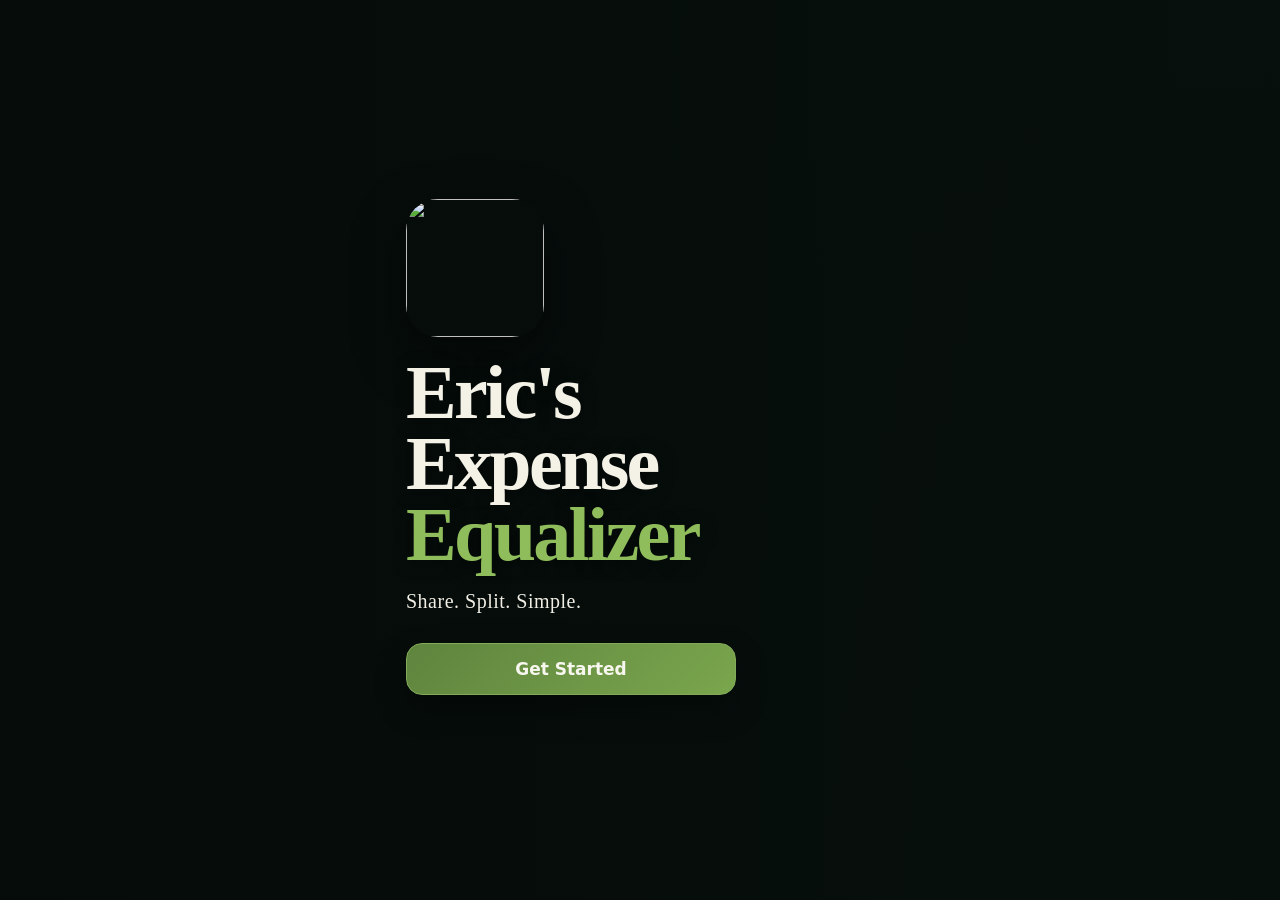
==== index.html @ 72586d05 "Add files via upload" ====
<!doctype html>
<html lang="en">
<head>
  <meta charset="utf-8" />
  <meta name="viewport" content="width=device-width,initial-scale=1,viewport-fit=cover" />
  <meta name="theme-color" content="#08110d" />
  <meta name="apple-mobile-web-app-capable" content="yes" />
  <meta name="apple-mobile-web-app-status-bar-style" content="black-translucent" />
  <meta name="apple-mobile-web-app-title" content="Expense Equalizer" />
  <meta name="description" content="Eric's Expense Equalizer — Share. Split. Simple." />
  <link rel="manifest" href="./manifest.webmanifest" />
  <link rel="apple-touch-icon" href="./icons/apple-touch-icon-v2.png" />
  <link rel="icon" href="./icons/favicon-v2.png" />
  <link rel="stylesheet" href="./style.css" />
  <title>Eric's Expense Equalizer</title>
</head>
<body>
  <section id="splash" class="splash" aria-label="Eric's Expense Equalizer welcome screen">
    <div class="splash-art" aria-hidden="true"></div>
    <div class="splash-inner">
      <img src="./icons/brand-icon-v2.png" alt="" class="splash-icon" />
      <div class="splash-title">Eric's<br>Expense<br><span>Equalizer</span></div>
      <div class="splash-tagline">Share. Split. Simple.</div>
      <button id="startApp" class="splash-start">Get Started</button>
    </div>
  </section>

  <div id="appShell" class="app-shell app-hidden">
    <header class="brand-header">
      <div class="brand-lockup">
        <img src="./icons/brand-icon-v2.png" alt="Eric's Expense Equalizer icon" class="brand-icon" />
        <div>
          <div class="eyebrow">ERIC'S</div>
          <h1>Expense <span>Equalizer</span></h1>
          <p>Share. Split. Simple.</p>
        </div>
      </div>
      <button id="tripMenuBtn" class="icon-btn" aria-label="Trips and settings" title="Trips and settings">•••</button>
    </header>

    <section id="tripBar" class="trip-bar">
      <div>
        <div class="trip-label">CURRENT TRIP</div>
        <button id="tripNameBtn" class="trip-name-btn"><span id="tripName">My Trip</span> <span aria-hidden="true">⌄</span></button>
      </div>
      <div class="trip-total"><span id="tripTotal">$0.00</span><small>total</small></div>
    </section>

    <main>
      <section id="people" class="view active" aria-labelledby="peopleTab">
        <div class="section-head">
          <div><div class="eyebrow">PEOPLE & GROUPS</div><h2>Who's sharing?</h2></div>
          <button id="addPersonTop" class="round-add" aria-label="Add person or group">+</button>
        </div>
        <p class="section-copy">A name can represent one person, a couple, a family, or any group. The people count is used when you split “by people.”</p>
        <div id="peopleList" class="stack"></div>
        <button id="addPerson" class="primary-btn full">+ Add person or group</button>
      </section>

      <section id="expenses" class="view" aria-labelledby="expensesTab">
        <div class="section-head">
          <div><div class="eyebrow">EXPENSES</div><h2>What did everyone spend?</h2></div>
          <button id="openExpenseBtn" class="round-add" aria-label="Add expense">+</button>
        </div>
        <div class="metric-row">
          <div class="metric-card"><small>Total expenses</small><strong id="expenseTotal">$0.00</strong></div>
          <div class="metric-card"><small>Entries</small><strong id="expenseCount">0</strong></div>
        </div>
        <div id="expenseList" class="stack"></div>
        <button id="addExpenseBottom" class="primary-btn full">+ Add expense</button>
      </section>

      <section id="settle" class="view" aria-labelledby="settleTab">
        <div class="section-head">
          <div><div class="eyebrow">SETTLE UP</div><h2>Make everyone even.</h2></div>
        </div>
        <div class="hero-card">
          <small>Total shared</small>
          <strong id="settleTotal">$0.00</strong>
          <span id="settleCount">0 payments to settle</span>
        </div>
        <div class="subhead">WHO PAYS WHOM?</div>
        <div id="transfers" class="stack"></div>
        <button id="shareResults" class="primary-btn full">Share results</button>
        <div class="subhead top-gap">BALANCE DETAILS</div>
        <div id="balances" class="stack"></div>
      </section>

      <section id="more" class="view" aria-labelledby="moreTab">
        <div class="section-head"><div><div class="eyebrow">MORE</div><h2>Trips & app</h2></div></div>
        <div class="panel">
          <div class="panel-title">Saved trips</div>
          <div id="tripList" class="stack compact"></div>
          <button id="newTrip" class="primary-btn full">+ New trip</button>
          <button id="renameTrip" class="secondary-btn full">Rename current trip</button>
          <button id="deleteTrip" class="danger-btn full">Delete current trip</button>
        </div>
        <div class="panel">
          <div class="panel-title">This app</div>
          <p class="section-copy">Everything is saved on this device. Nothing is uploaded anywhere unless you explicitly share the settlement text.</p>
          <button id="installBtn" class="secondary-btn full hidden">Install on this device</button>
          <button id="showSplash" class="secondary-btn full">Show welcome screen</button>
        </div>
        <div class="about">Eric's Expense Equalizer<br><span>Share. Split. Simple.</span></div>
      </section>
    </main>

    <nav class="bottom-nav" aria-label="Primary">
      <button id="peopleTab" class="nav-btn active" data-tab="people"><span class="nav-icon single-head" aria-hidden="true"></span><span>People</span></button>
      <button id="expensesTab" class="nav-btn" data-tab="expenses"><span class="nav-icon">▤</span><span>Expenses</span></button>
      <button id="settleTab" class="nav-btn" data-tab="settle"><span class="nav-icon">⇄</span><span>Settle Up</span></button>
      <button id="moreTab" class="nav-btn" data-tab="more"><span class="nav-icon">•••</span><span>More</span></button>
    </nav>
  </div>

  <div id="expenseModal" class="modal hidden" role="dialog" aria-modal="true" aria-labelledby="expenseModalTitle">
    <div class="modal-card">
      <div class="modal-head"><button id="cancelExpense" class="text-btn">Cancel</button><h2 id="expenseModalTitle">New Expense</h2><button id="saveExpense" class="text-btn accent">Save</button></div>
      <div class="field"><label for="desc">What was it for?</label><input id="desc" placeholder="Dinner, groceries, boat fuel…" autocomplete="off" /></div>
      <div class="field"><label for="amount">Amount</label><input id="amount" inputmode="decimal" type="number" min="0" step="0.01" placeholder="0.00" /></div>
      <div class="field"><label for="payer">Paid by</label><select id="payer"></select></div>
      <div class="field"><label>Who shared this?</label><div id="participantChips" class="participant-list"></div></div>
      <div class="field"><label>How should this be split?</label>
        <div class="split-grid">
          <button class="mode on" data-mode="weighted"><strong>By people</strong><small>Uses group size</small></button>
          <button class="mode" data-mode="equal"><strong>Equal groups</strong><small>Each group equal</small></button>
          <button class="mode wide" data-mode="custom"><strong>Custom</strong><small>Set weights or percentages</small></button>
        </div>
      </div>
      <div id="customWrap" class="hidden"><div class="helper">Custom values are treated as relative weights, so they do not need to total 100.</div><div id="customFields"></div></div>
      <button id="deleteExpense" class="danger-btn full hidden">Delete expense</button>
    </div>
  </div>

  <div id="personModal" class="modal hidden" role="dialog" aria-modal="true" aria-labelledby="personModalTitle">
    <div class="modal-card small-modal">
      <div class="modal-head"><button id="cancelPerson" class="text-btn">Cancel</button><h2 id="personModalTitle">Person or Group</h2><button id="savePerson" class="text-btn accent">Save</button></div>
      <div class="field"><label for="personName">Name or group</label><input id="personName" placeholder="Maggie & Dave" autocomplete="off" /></div>
      <div class="field"><label for="personWeight">People represented</label><input id="personWeight" type="number" min="0.01" step="0.25" value="1" /></div>
      <div class="helper">Examples: one person = 1, a couple = 2, two adults and one half-share child = 2.5.</div>
      <button id="deletePerson" class="danger-btn full hidden">Remove person or group</button>
    </div>
  </div>

  <div id="tripModal" class="modal hidden" role="dialog" aria-modal="true" aria-labelledby="tripModalTitle">
    <div class="modal-card small-modal">
      <div class="modal-head"><button id="cancelTrip" class="text-btn">Cancel</button><h2 id="tripModalTitle">New Trip</h2><button id="saveTrip" class="text-btn accent">Save</button></div>
      <div class="field"><label for="newTripName">Trip name</label><input id="newTripName" placeholder="Lake Cabin 2026" autocomplete="off" /></div>
      <label class="toggle-row"><input id="copyPeople" type="checkbox" /><span>Copy people from current trip</span></label>
    </div>
  </div>

  <div id="toast" class="toast" role="status" aria-live="polite"></div>
  <script src="./app.js"></script>
</body>
</html>
---- style.css ----
:root{
  --bg:#080c0a;--surface:#101613;--surface2:#151c18;--surface3:#1b2420;--line:#2a342f;
  --text:#f4f1e7;--muted:#a5afa9;--green:#6f9648;--green2:#8fbd5c;--green-dark:#1e3218;
  --red:#ef6b52;--shadow:0 18px 48px rgba(0,0,0,.35);--radius:18px;--safe-bottom:env(safe-area-inset-bottom,0px)
}
*{box-sizing:border-box}html{background:var(--bg)}body{margin:0;background:radial-gradient(circle at top,#132019 0,#080c0a 44%,#070a08 100%);color:var(--text);font-family:Inter,ui-sans-serif,system-ui,-apple-system,BlinkMacSystemFont,"Segoe UI",sans-serif;-webkit-font-smoothing:antialiased}button,input,select{font:inherit}button{cursor:pointer}.hidden{display:none!important}.app-hidden{display:none!important}
.splash{position:fixed;z-index:120;inset:0;overflow:hidden;background:#07100d;color:var(--text);display:grid;place-items:center}.splash-art{position:absolute;inset:0;background-image:linear-gradient(180deg,rgba(4,10,8,.08),rgba(4,10,8,.15)),url("./assets/splash-landscape.svg");background-size:cover;background-position:center;opacity:.96}.splash::after{content:"";position:absolute;inset:0;background:linear-gradient(90deg,rgba(5,11,9,.9) 0%,rgba(5,11,9,.68) 43%,rgba(5,11,9,.15) 72%,rgba(5,11,9,.08) 100%)}.splash-inner{position:relative;z-index:2;width:min(92vw,520px);padding:28px 26px 34px;display:flex;flex-direction:column;align-items:flex-start}.splash-icon{width:138px;height:138px;border-radius:32px;box-shadow:0 20px 55px rgba(0,0,0,.38);margin-bottom:20px}.splash-title{font-family:Georgia,serif;font-size:clamp(48px,12vw,76px);font-weight:700;line-height:.93;letter-spacing:-.035em;text-shadow:0 2px 18px rgba(0,0,0,.42)}.splash-title span{color:var(--green2)}.splash-tagline{font-family:Georgia,serif;font-size:20px;letter-spacing:.025em;margin:20px 0 30px;color:#f0eee5}.splash-start{width:100%;max-width:330px;border:1px solid #83aa59;border-radius:16px;padding:15px 18px;background:linear-gradient(135deg,#5f843e,#7aa64d);color:#f8f7ef;font-weight:850;font-size:17px;box-shadow:0 14px 32px rgba(0,0,0,.28)}

.app-shell{max-width:760px;margin:auto;min-height:100vh;padding-bottom:calc(92px + var(--safe-bottom))}.brand-header{display:flex;justify-content:space-between;align-items:center;padding:18px 18px 12px}.brand-lockup{display:flex;align-items:center;gap:12px}.brand-icon{width:58px;height:58px;border-radius:15px;box-shadow:0 8px 22px rgba(0,0,0,.35)}.brand-header h1{font-family:Georgia,serif;font-size:24px;line-height:1;margin:2px 0 4px;font-weight:700;letter-spacing:-.3px}.brand-header h1 span{color:var(--green)}.brand-header p{margin:0;color:var(--muted);font-size:12px;letter-spacing:.06em}.eyebrow{font-size:10px;letter-spacing:.18em;color:var(--green);font-weight:850}.icon-btn{width:44px;height:44px;border:1px solid var(--line);border-radius:14px;background:rgba(20,28,24,.8);color:var(--text);font-weight:900}.trip-bar{margin:0 16px 12px;padding:14px 15px;border:1px solid var(--line);border-radius:16px;background:linear-gradient(135deg,rgba(25,35,29,.92),rgba(14,19,16,.92));display:flex;justify-content:space-between;align-items:center;box-shadow:var(--shadow)}.trip-label{font-size:9px;color:var(--muted);letter-spacing:.14em;font-weight:800}.trip-name-btn{padding:4px 0 0;border:0;background:transparent;color:var(--text);font-weight:800;font-size:17px}.trip-total{text-align:right}.trip-total span{display:block;font-weight:850;font-size:18px;color:var(--green2)}.trip-total small{color:var(--muted);font-size:10px}.view{display:none;padding:8px 16px 18px}.view.active{display:block}.section-head{display:flex;justify-content:space-between;align-items:end;margin:10px 0 6px}.section-head h2{margin:3px 0 0;font-size:24px;letter-spacing:-.5px}.section-copy{margin:0 0 14px;color:var(--muted);font-size:13px;line-height:1.5}.round-add{width:46px;height:46px;border:0;border-radius:50%;font-size:28px;line-height:1;background:var(--green);color:#15200f;box-shadow:0 10px 26px rgba(111,150,72,.24)}.stack{display:flex;flex-direction:column;gap:10px}.stack.compact{gap:8px}.person-card,.expense-card,.transfer-card,.balance-card,.trip-card{background:linear-gradient(135deg,var(--surface2),var(--surface));border:1px solid var(--line);border-radius:var(--radius);padding:14px;box-shadow:0 10px 26px rgba(0,0,0,.18)}.person-card,.trip-card{display:flex;align-items:center;justify-content:space-between;gap:12px}.person-main,.trip-main{display:flex;align-items:center;gap:11px;min-width:0}.avatar{width:42px;height:42px;border-radius:13px;background:var(--green-dark);color:var(--green2);display:grid;place-items:center;font-weight:900}.avatar-icon{width:42px;height:42px;border-radius:13px;background:var(--green-dark);display:grid;place-items:center;color:var(--green2)}.avatar-icon svg{width:26px;height:26px;fill:currentColor}.nav-icon.single-head{width:20px;height:20px;position:relative;letter-spacing:0}.nav-icon.single-head:before{content:"";position:absolute;left:7px;top:2px;width:6px;height:6px;border-radius:50%;background:currentColor}.nav-icon.single-head:after{content:"";position:absolute;left:4px;bottom:2px;width:12px;height:8px;border-radius:7px 7px 3px 3px;background:currentColor}.card-title{font-weight:800;white-space:nowrap;overflow:hidden;text-overflow:ellipsis}.card-sub{font-size:11px;color:var(--muted);margin-top:2px}.chev{color:var(--muted);font-size:18px}.primary-btn,.secondary-btn,.danger-btn{border:0;border-radius:14px;padding:13px 16px;font-weight:850;margin-top:12px}.primary-btn{background:linear-gradient(135deg,var(--green),#88b857);color:#15200f}.secondary-btn{background:var(--surface3);color:var(--text);border:1px solid var(--line)}.danger-btn{background:#2b1714;color:#ff8d77;border:1px solid #583027}.full{width:100%}.metric-row{display:grid;grid-template-columns:1.4fr .6fr;gap:10px;margin:10px 0 14px}.metric-card{background:linear-gradient(135deg,var(--surface2),var(--surface));border:1px solid var(--line);border-radius:16px;padding:14px}.metric-card small{display:block;color:var(--muted);font-size:11px}.metric-card strong{display:block;margin-top:3px;font-size:23px;color:var(--green2)}.expense-card .expense-top{display:flex;justify-content:space-between;gap:12px}.expense-amount{font-size:20px;font-weight:900;color:var(--text)}.expense-meta{font-size:11px;color:var(--muted);margin-top:5px;line-height:1.45}.pill-row{display:flex;gap:6px;flex-wrap:wrap;margin-top:9px}.pill{font-size:10px;padding:5px 7px;border-radius:999px;background:var(--green-dark);color:var(--green2)}.hero-card{border-radius:24px;padding:22px;text-align:center;background:linear-gradient(160deg,#17211b,#0f1512);border:1px solid #35443b;box-shadow:var(--shadow);margin:12px 0 18px}.hero-card small{display:block;color:var(--muted)}.hero-card strong{display:block;color:var(--green);font-size:38px;margin:4px 0}.hero-card span{font-size:11px;color:var(--muted)}.subhead{font-size:10px;letter-spacing:.15em;color:var(--muted);font-weight:850;margin:0 0 8px}.top-gap{margin-top:20px}.transfer-card{display:flex;justify-content:space-between;align-items:center}.transfer-route strong{display:block}.transfer-route small{color:var(--muted)}.transfer-amount{font-size:18px;font-weight:900;color:var(--green2)}.balance-card{display:flex;justify-content:space-between;align-items:center}.balance-pos{color:var(--green2);font-weight:900}.balance-neg{color:var(--red);font-weight:900}.panel{background:rgba(15,21,18,.7);border:1px solid var(--line);border-radius:20px;padding:14px;margin-bottom:12px}.panel-title{font-weight:850;margin-bottom:10px}.about{text-align:center;color:var(--muted);font-size:12px;padding:18px}.about span{color:var(--green)}
.bottom-nav{position:fixed;z-index:20;left:50%;bottom:0;transform:translateX(-50%);width:min(760px,100%);height:calc(72px + var(--safe-bottom));padding:8px 8px var(--safe-bottom);display:grid;grid-template-columns:repeat(4,1fr);background:rgba(8,12,10,.92);backdrop-filter:blur(16px);border-top:1px solid var(--line)}.nav-btn{border:0;background:transparent;color:#7f8b84;display:flex;flex-direction:column;align-items:center;justify-content:center;gap:4px;font-size:10px;font-weight:750}.nav-btn.active{color:var(--green)}.nav-icon{font-size:16px;letter-spacing:-2px}.modal{position:fixed;z-index:50;inset:0;background:rgba(0,0,0,.66);backdrop-filter:blur(6px);display:flex;align-items:flex-end;justify-content:center}.modal-card{width:min(760px,100%);max-height:92vh;overflow:auto;background:#0d1210;border:1px solid var(--line);border-radius:26px 26px 0 0;padding:10px 16px calc(22px + var(--safe-bottom));box-shadow:0 -20px 60px rgba(0,0,0,.5)}.small-modal{max-width:600px}.modal-head{display:grid;grid-template-columns:70px 1fr 70px;align-items:center;position:sticky;top:0;background:#0d1210;padding:8px 0 12px;z-index:2}.modal-head h2{font-size:17px;text-align:center;margin:0}.text-btn{border:0;background:transparent;color:var(--muted);padding:8px 0;text-align:left}.text-btn:last-child{text-align:right}.text-btn.accent{color:var(--green);font-weight:850}.field{margin:12px 0}.field label{display:block;color:#cbd2ce;font-size:11px;font-weight:800;margin-bottom:6px}.field input,.field select{width:100%;padding:13px 12px;border-radius:13px;border:1px solid var(--line);background:var(--surface2);color:var(--text);outline:none}.field input:focus,.field select:focus{border-color:#6f9846;box-shadow:0 0 0 3px rgba(111,150,72,.1)}.participant-list{display:flex;flex-direction:column;gap:7px}.participant{display:flex;justify-content:space-between;align-items:center;border:1px solid var(--line);background:var(--surface2);border-radius:13px;padding:11px 12px;color:var(--text)}.participant.on{border-color:#58783b;background:#1b2a16}.participant .check{width:22px;height:22px;border-radius:7px;border:1px solid #4a574f;display:grid;place-items:center;color:transparent}.participant.on .check{background:var(--green);border-color:var(--green);color:#12200d}.participant small{color:var(--muted)}.split-grid{display:grid;grid-template-columns:1fr 1fr;gap:8px}.mode{border:1px solid var(--line);background:var(--surface2);color:var(--text);border-radius:14px;padding:12px;text-align:left}.mode.wide{grid-column:1/-1}.mode strong,.mode small{display:block}.mode small{color:var(--muted);font-size:10px;margin-top:3px}.mode.on{border-color:#618441;background:#1b2a16}.mode.on strong{color:var(--green2)}.helper{color:var(--muted);font-size:11px;line-height:1.45;padding:8px 0}.custom-row{display:grid;grid-template-columns:1fr 100px;gap:10px;align-items:center;margin:8px 0}.custom-row input{width:100%;padding:10px;border-radius:12px;background:var(--surface2);border:1px solid var(--line);color:var(--text)}.toggle-row{display:flex;align-items:center;gap:10px;background:var(--surface2);border:1px solid var(--line);border-radius:14px;padding:12px;font-size:13px}.empty-card{text-align:center;padding:24px 12px;color:var(--muted);border:1px dashed var(--line);border-radius:16px}.toast{position:fixed;z-index:80;left:50%;bottom:calc(84px + var(--safe-bottom));transform:translate(-50%,18px);opacity:0;pointer-events:none;background:#e9f0e6;color:#13200f;padding:10px 14px;border-radius:999px;font-size:12px;font-weight:800;transition:.2s;white-space:nowrap}.toast.show{opacity:1;transform:translate(-50%,0)}
@media(min-width:700px){.app-shell{border-left:1px solid #172019;border-right:1px solid #172019}.brand-header{padding-top:24px}.modal{align-items:center}.modal-card{border-radius:26px;max-height:88vh}.bottom-nav{border-radius:18px 18px 0 0}}

@media(max-width:520px){.splash-inner{align-items:center;text-align:center;padding-top:20px}.splash::after{background:linear-gradient(180deg,rgba(5,11,9,.30),rgba(5,11,9,.62) 65%,rgba(5,11,9,.90))}.splash-art{background-position:58% center}.splash-icon{width:116px;height:116px}.splash-start{max-width:none}.splash-title{font-size:52px}.splash-tagline{font-size:18px}}
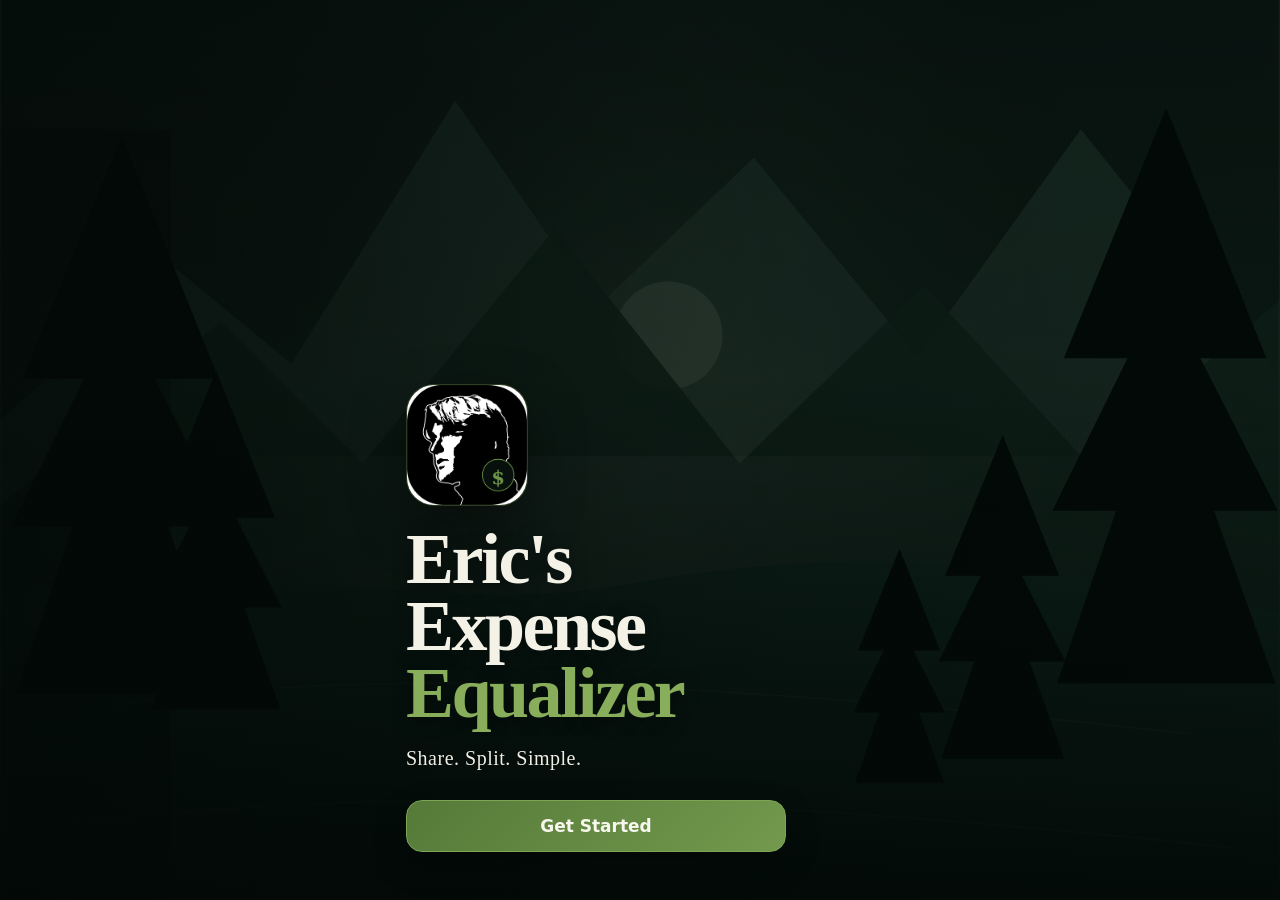
==== commit 85fb2a3a: "Add files via upload" ====
--- a/index.html
+++ b/index.html
@@ -9,8 +9,8 @@
   <meta name="apple-mobile-web-app-title" content="Expense Equalizer" />
   <meta name="description" content="Eric's Expense Equalizer — Share. Split. Simple." />
   <link rel="manifest" href="./manifest.webmanifest" />
-  <link rel="apple-touch-icon" href="./icons/apple-touch-icon-v2.png" />
-  <link rel="icon" href="./icons/favicon-v2.png" />
+  <link rel="apple-touch-icon" href="./apple-touch-icon.png" />
+  <link rel="icon" href="./favicon.png" />
   <link rel="stylesheet" href="./style.css" />
   <title>Eric's Expense Equalizer</title>
 </head>
@@ -18,7 +18,7 @@
   <section id="splash" class="splash" aria-label="Eric's Expense Equalizer welcome screen">
     <div class="splash-art" aria-hidden="true"></div>
     <div class="splash-inner">
-      <img src="./icons/brand-icon-v2.png" alt="" class="splash-icon" />
+      <img src="./brand-icon.png" alt="" class="splash-icon" />
       <div class="splash-title">Eric's<br>Expense<br><span>Equalizer</span></div>
       <div class="splash-tagline">Share. Split. Simple.</div>
       <button id="startApp" class="splash-start">Get Started</button>
@@ -28,7 +28,7 @@
   <div id="appShell" class="app-shell app-hidden">
     <header class="brand-header">
       <div class="brand-lockup">
-        <img src="./icons/brand-icon-v2.png" alt="Eric's Expense Equalizer icon" class="brand-icon" />
+        <img src="./brand-icon.png" alt="Eric's Expense Equalizer icon" class="brand-icon" />
         <div>
           <div class="eyebrow">ERIC'S</div>
           <h1>Expense <span>Equalizer</span></h1>
--- a/style.css
+++ b/style.css
@@ -1,13 +1,39 @@
 :root{
   --bg:#080c0a;--surface:#101613;--surface2:#151c18;--surface3:#1b2420;--line:#2a342f;
-  --text:#f4f1e7;--muted:#a5afa9;--green:#6f9648;--green2:#8fbd5c;--green-dark:#1e3218;
+  --text:#f4f1e7;--muted:#a5afa9;--green:#648a45;--green2:#88ad5b;--green-dark:#1e3218;
   --red:#ef6b52;--shadow:0 18px 48px rgba(0,0,0,.35);--radius:18px;--safe-bottom:env(safe-area-inset-bottom,0px)
 }
 *{box-sizing:border-box}html{background:var(--bg)}body{margin:0;background:radial-gradient(circle at top,#132019 0,#080c0a 44%,#070a08 100%);color:var(--text);font-family:Inter,ui-sans-serif,system-ui,-apple-system,BlinkMacSystemFont,"Segoe UI",sans-serif;-webkit-font-smoothing:antialiased}button,input,select{font:inherit}button{cursor:pointer}.hidden{display:none!important}.app-hidden{display:none!important}
-.splash{position:fixed;z-index:120;inset:0;overflow:hidden;background:#07100d;color:var(--text);display:grid;place-items:center}.splash-art{position:absolute;inset:0;background-image:linear-gradient(180deg,rgba(4,10,8,.08),rgba(4,10,8,.15)),url("./assets/splash-landscape.svg");background-size:cover;background-position:center;opacity:.96}.splash::after{content:"";position:absolute;inset:0;background:linear-gradient(90deg,rgba(5,11,9,.9) 0%,rgba(5,11,9,.68) 43%,rgba(5,11,9,.15) 72%,rgba(5,11,9,.08) 100%)}.splash-inner{position:relative;z-index:2;width:min(92vw,520px);padding:28px 26px 34px;display:flex;flex-direction:column;align-items:flex-start}.splash-icon{width:138px;height:138px;border-radius:32px;box-shadow:0 20px 55px rgba(0,0,0,.38);margin-bottom:20px}.splash-title{font-family:Georgia,serif;font-size:clamp(48px,12vw,76px);font-weight:700;line-height:.93;letter-spacing:-.035em;text-shadow:0 2px 18px rgba(0,0,0,.42)}.splash-title span{color:var(--green2)}.splash-tagline{font-family:Georgia,serif;font-size:20px;letter-spacing:.025em;margin:20px 0 30px;color:#f0eee5}.splash-start{width:100%;max-width:330px;border:1px solid #83aa59;border-radius:16px;padding:15px 18px;background:linear-gradient(135deg,#5f843e,#7aa64d);color:#f8f7ef;font-weight:850;font-size:17px;box-shadow:0 14px 32px rgba(0,0,0,.28)}
+.splash{position:fixed;z-index:120;inset:0;overflow:hidden;background:#07100d;color:var(--text);display:grid;place-items:center}.splash-art{position:absolute;inset:0;background-image:linear-gradient(180deg,rgba(4,10,8,.08),rgba(4,10,8,.15)),url("./splash-background.svg");background-size:cover;background-position:center;opacity:.96}.splash::after{content:"";position:absolute;inset:0;background:linear-gradient(90deg,rgba(5,11,9,.9) 0%,rgba(5,11,9,.68) 43%,rgba(5,11,9,.15) 72%,rgba(5,11,9,.08) 100%)}.splash-inner{position:relative;z-index:2;width:min(92vw,520px);padding:28px 26px 34px;display:flex;flex-direction:column;align-items:flex-start}.splash-icon{width:138px;height:138px;border-radius:32px;box-shadow:0 20px 55px rgba(0,0,0,.38);margin-bottom:20px}.splash-title{font-family:Georgia,serif;font-size:clamp(48px,12vw,76px);font-weight:700;line-height:.93;letter-spacing:-.035em;text-shadow:0 2px 18px rgba(0,0,0,.42)}.splash-title span{color:var(--green2)}.splash-tagline{font-family:Georgia,serif;font-size:20px;letter-spacing:.025em;margin:20px 0 30px;color:#f0eee5}.splash-start{width:100%;max-width:330px;border:1px solid #83aa59;border-radius:16px;padding:15px 18px;background:linear-gradient(135deg,#5f843e,#7aa64d);color:#f8f7ef;font-weight:850;font-size:17px;box-shadow:0 14px 32px rgba(0,0,0,.28)}
 
 .app-shell{max-width:760px;margin:auto;min-height:100vh;padding-bottom:calc(92px + var(--safe-bottom))}.brand-header{display:flex;justify-content:space-between;align-items:center;padding:18px 18px 12px}.brand-lockup{display:flex;align-items:center;gap:12px}.brand-icon{width:58px;height:58px;border-radius:15px;box-shadow:0 8px 22px rgba(0,0,0,.35)}.brand-header h1{font-family:Georgia,serif;font-size:24px;line-height:1;margin:2px 0 4px;font-weight:700;letter-spacing:-.3px}.brand-header h1 span{color:var(--green)}.brand-header p{margin:0;color:var(--muted);font-size:12px;letter-spacing:.06em}.eyebrow{font-size:10px;letter-spacing:.18em;color:var(--green);font-weight:850}.icon-btn{width:44px;height:44px;border:1px solid var(--line);border-radius:14px;background:rgba(20,28,24,.8);color:var(--text);font-weight:900}.trip-bar{margin:0 16px 12px;padding:14px 15px;border:1px solid var(--line);border-radius:16px;background:linear-gradient(135deg,rgba(25,35,29,.92),rgba(14,19,16,.92));display:flex;justify-content:space-between;align-items:center;box-shadow:var(--shadow)}.trip-label{font-size:9px;color:var(--muted);letter-spacing:.14em;font-weight:800}.trip-name-btn{padding:4px 0 0;border:0;background:transparent;color:var(--text);font-weight:800;font-size:17px}.trip-total{text-align:right}.trip-total span{display:block;font-weight:850;font-size:18px;color:var(--green2)}.trip-total small{color:var(--muted);font-size:10px}.view{display:none;padding:8px 16px 18px}.view.active{display:block}.section-head{display:flex;justify-content:space-between;align-items:end;margin:10px 0 6px}.section-head h2{margin:3px 0 0;font-size:24px;letter-spacing:-.5px}.section-copy{margin:0 0 14px;color:var(--muted);font-size:13px;line-height:1.5}.round-add{width:46px;height:46px;border:0;border-radius:50%;font-size:28px;line-height:1;background:var(--green);color:#15200f;box-shadow:0 10px 26px rgba(111,150,72,.24)}.stack{display:flex;flex-direction:column;gap:10px}.stack.compact{gap:8px}.person-card,.expense-card,.transfer-card,.balance-card,.trip-card{background:linear-gradient(135deg,var(--surface2),var(--surface));border:1px solid var(--line);border-radius:var(--radius);padding:14px;box-shadow:0 10px 26px rgba(0,0,0,.18)}.person-card,.trip-card{display:flex;align-items:center;justify-content:space-between;gap:12px}.person-main,.trip-main{display:flex;align-items:center;gap:11px;min-width:0}.avatar{width:42px;height:42px;border-radius:13px;background:var(--green-dark);color:var(--green2);display:grid;place-items:center;font-weight:900}.avatar-icon{width:42px;height:42px;border-radius:13px;background:var(--green-dark);display:grid;place-items:center;color:var(--green2)}.avatar-icon svg{width:26px;height:26px;fill:currentColor}.nav-icon.single-head{width:20px;height:20px;position:relative;letter-spacing:0}.nav-icon.single-head:before{content:"";position:absolute;left:7px;top:2px;width:6px;height:6px;border-radius:50%;background:currentColor}.nav-icon.single-head:after{content:"";position:absolute;left:4px;bottom:2px;width:12px;height:8px;border-radius:7px 7px 3px 3px;background:currentColor}.card-title{font-weight:800;white-space:nowrap;overflow:hidden;text-overflow:ellipsis}.card-sub{font-size:11px;color:var(--muted);margin-top:2px}.chev{color:var(--muted);font-size:18px}.primary-btn,.secondary-btn,.danger-btn{border:0;border-radius:14px;padding:13px 16px;font-weight:850;margin-top:12px}.primary-btn{background:linear-gradient(135deg,var(--green),#88b857);color:#15200f}.secondary-btn{background:var(--surface3);color:var(--text);border:1px solid var(--line)}.danger-btn{background:#2b1714;color:#ff8d77;border:1px solid #583027}.full{width:100%}.metric-row{display:grid;grid-template-columns:1.4fr .6fr;gap:10px;margin:10px 0 14px}.metric-card{background:linear-gradient(135deg,var(--surface2),var(--surface));border:1px solid var(--line);border-radius:16px;padding:14px}.metric-card small{display:block;color:var(--muted);font-size:11px}.metric-card strong{display:block;margin-top:3px;font-size:23px;color:var(--green2)}.expense-card .expense-top{display:flex;justify-content:space-between;gap:12px}.expense-amount{font-size:20px;font-weight:900;color:var(--text)}.expense-meta{font-size:11px;color:var(--muted);margin-top:5px;line-height:1.45}.pill-row{display:flex;gap:6px;flex-wrap:wrap;margin-top:9px}.pill{font-size:10px;padding:5px 7px;border-radius:999px;background:var(--green-dark);color:var(--green2)}.hero-card{border-radius:24px;padding:22px;text-align:center;background:linear-gradient(160deg,#17211b,#0f1512);border:1px solid #35443b;box-shadow:var(--shadow);margin:12px 0 18px}.hero-card small{display:block;color:var(--muted)}.hero-card strong{display:block;color:var(--green);font-size:38px;margin:4px 0}.hero-card span{font-size:11px;color:var(--muted)}.subhead{font-size:10px;letter-spacing:.15em;color:var(--muted);font-weight:850;margin:0 0 8px}.top-gap{margin-top:20px}.transfer-card{display:flex;justify-content:space-between;align-items:center}.transfer-route strong{display:block}.transfer-route small{color:var(--muted)}.transfer-amount{font-size:18px;font-weight:900;color:var(--green2)}.balance-card{display:flex;justify-content:space-between;align-items:center}.balance-pos{color:var(--green2);font-weight:900}.balance-neg{color:var(--red);font-weight:900}.panel{background:rgba(15,21,18,.7);border:1px solid var(--line);border-radius:20px;padding:14px;margin-bottom:12px}.panel-title{font-weight:850;margin-bottom:10px}.about{text-align:center;color:var(--muted);font-size:12px;padding:18px}.about span{color:var(--green)}
 .bottom-nav{position:fixed;z-index:20;left:50%;bottom:0;transform:translateX(-50%);width:min(760px,100%);height:calc(72px + var(--safe-bottom));padding:8px 8px var(--safe-bottom);display:grid;grid-template-columns:repeat(4,1fr);background:rgba(8,12,10,.92);backdrop-filter:blur(16px);border-top:1px solid var(--line)}.nav-btn{border:0;background:transparent;color:#7f8b84;display:flex;flex-direction:column;align-items:center;justify-content:center;gap:4px;font-size:10px;font-weight:750}.nav-btn.active{color:var(--green)}.nav-icon{font-size:16px;letter-spacing:-2px}.modal{position:fixed;z-index:50;inset:0;background:rgba(0,0,0,.66);backdrop-filter:blur(6px);display:flex;align-items:flex-end;justify-content:center}.modal-card{width:min(760px,100%);max-height:92vh;overflow:auto;background:#0d1210;border:1px solid var(--line);border-radius:26px 26px 0 0;padding:10px 16px calc(22px + var(--safe-bottom));box-shadow:0 -20px 60px rgba(0,0,0,.5)}.small-modal{max-width:600px}.modal-head{display:grid;grid-template-columns:70px 1fr 70px;align-items:center;position:sticky;top:0;background:#0d1210;padding:8px 0 12px;z-index:2}.modal-head h2{font-size:17px;text-align:center;margin:0}.text-btn{border:0;background:transparent;color:var(--muted);padding:8px 0;text-align:left}.text-btn:last-child{text-align:right}.text-btn.accent{color:var(--green);font-weight:850}.field{margin:12px 0}.field label{display:block;color:#cbd2ce;font-size:11px;font-weight:800;margin-bottom:6px}.field input,.field select{width:100%;padding:13px 12px;border-radius:13px;border:1px solid var(--line);background:var(--surface2);color:var(--text);outline:none}.field input:focus,.field select:focus{border-color:#6f9846;box-shadow:0 0 0 3px rgba(111,150,72,.1)}.participant-list{display:flex;flex-direction:column;gap:7px}.participant{display:flex;justify-content:space-between;align-items:center;border:1px solid var(--line);background:var(--surface2);border-radius:13px;padding:11px 12px;color:var(--text)}.participant.on{border-color:#58783b;background:#1b2a16}.participant .check{width:22px;height:22px;border-radius:7px;border:1px solid #4a574f;display:grid;place-items:center;color:transparent}.participant.on .check{background:var(--green);border-color:var(--green);color:#12200d}.participant small{color:var(--muted)}.split-grid{display:grid;grid-template-columns:1fr 1fr;gap:8px}.mode{border:1px solid var(--line);background:var(--surface2);color:var(--text);border-radius:14px;padding:12px;text-align:left}.mode.wide{grid-column:1/-1}.mode strong,.mode small{display:block}.mode small{color:var(--muted);font-size:10px;margin-top:3px}.mode.on{border-color:#618441;background:#1b2a16}.mode.on strong{color:var(--green2)}.helper{color:var(--muted);font-size:11px;line-height:1.45;padding:8px 0}.custom-row{display:grid;grid-template-columns:1fr 100px;gap:10px;align-items:center;margin:8px 0}.custom-row input{width:100%;padding:10px;border-radius:12px;background:var(--surface2);border:1px solid var(--line);color:var(--text)}.toggle-row{display:flex;align-items:center;gap:10px;background:var(--surface2);border:1px solid var(--line);border-radius:14px;padding:12px;font-size:13px}.empty-card{text-align:center;padding:24px 12px;color:var(--muted);border:1px dashed var(--line);border-radius:16px}.toast{position:fixed;z-index:80;left:50%;bottom:calc(84px + var(--safe-bottom));transform:translate(-50%,18px);opacity:0;pointer-events:none;background:#e9f0e6;color:#13200f;padding:10px 14px;border-radius:999px;font-size:12px;font-weight:800;transition:.2s;white-space:nowrap}.toast.show{opacity:1;transform:translate(-50%,0)}
 @media(min-width:700px){.app-shell{border-left:1px solid #172019;border-right:1px solid #172019}.brand-header{padding-top:24px}.modal{align-items:center}.modal-card{border-radius:26px;max-height:88vh}.bottom-nav{border-radius:18px 18px 0 0}}
 
 @media(max-width:520px){.splash-inner{align-items:center;text-align:center;padding-top:20px}.splash::after{background:linear-gradient(180deg,rgba(5,11,9,.30),rgba(5,11,9,.62) 65%,rgba(5,11,9,.90))}.splash-art{background-position:58% center}.splash-icon{width:116px;height:116px}.splash-start{max-width:none}.splash-title{font-size:52px}.splash-tagline{font-size:18px}}
+
+/* v1.2 splash polish */
+.splash-art{
+  background-image:
+    linear-gradient(180deg,rgba(3,9,7,.02),rgba(3,9,7,.12)),
+    url("./splash-background.svg");
+  background-size:cover;
+  background-position:center 48%;
+}
+.splash::after{
+  background:
+    linear-gradient(180deg,rgba(2,8,6,.02) 0%,rgba(2,8,6,.10) 42%,rgba(2,8,6,.52) 76%,rgba(2,8,6,.86) 100%),
+    linear-gradient(90deg,rgba(2,8,6,.62) 0%,rgba(2,8,6,.18) 62%,rgba(2,8,6,.06) 100%);
+}
+.splash-inner{min-height:100dvh;justify-content:flex-end;padding-bottom:max(48px,calc(env(safe-area-inset-bottom) + 28px))}
+.splash-icon{width:122px;height:122px;object-fit:cover;border-radius:28px;border:1px solid rgba(136,173,91,.32);background:#020806}
+.splash-title{font-size:clamp(48px,13vw,72px)}
+.splash-start{max-width:380px;background:linear-gradient(135deg,#557a39,#72994d);border-color:#7ca653}
+.brand-icon{object-fit:cover;background:#020806}
+@media(max-width:520px){
+  .splash-inner{align-items:flex-start;text-align:left;padding:28px 28px max(40px,calc(env(safe-area-inset-bottom) + 24px))}
+  .splash-icon{width:104px;height:104px}
+  .splash-title{font-size:54px}
+  .splash-tagline{margin:18px 0 26px}
+  .splash-start{max-width:none}
+}
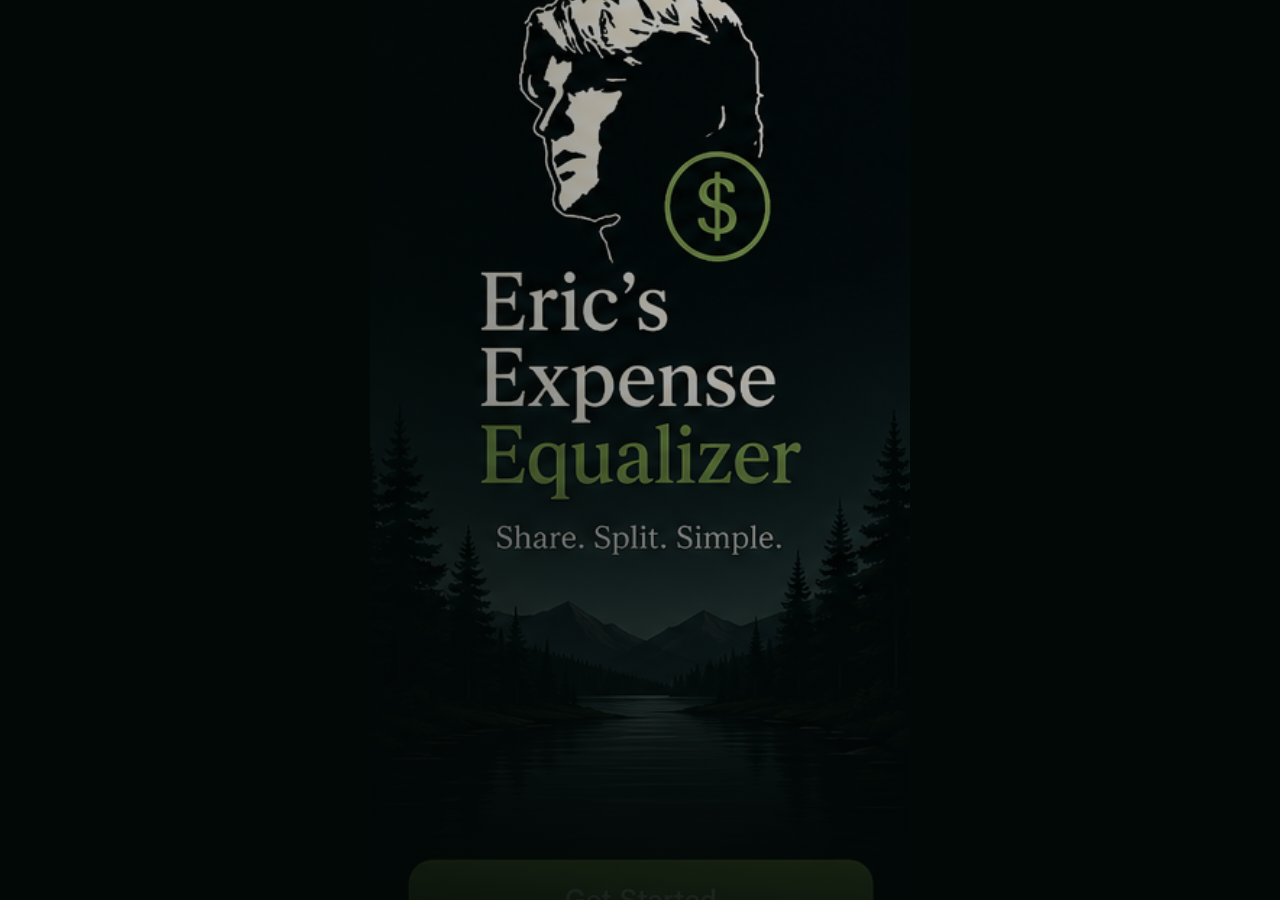
==== commit ac361bb6: "Add files via upload" ====
--- a/index.html
+++ b/index.html
@@ -3,32 +3,31 @@
 <head>
   <meta charset="utf-8" />
   <meta name="viewport" content="width=device-width,initial-scale=1,viewport-fit=cover" />
-  <meta name="theme-color" content="#08110d" />
+  <meta name="theme-color" content="#06100c" />
   <meta name="apple-mobile-web-app-capable" content="yes" />
   <meta name="apple-mobile-web-app-status-bar-style" content="black-translucent" />
   <meta name="apple-mobile-web-app-title" content="Expense Equalizer" />
   <meta name="description" content="Eric's Expense Equalizer — Share. Split. Simple." />
-  <link rel="manifest" href="./manifest.webmanifest" />
-  <link rel="apple-touch-icon" href="./apple-touch-icon.png" />
-  <link rel="icon" href="./favicon.png" />
-  <link rel="stylesheet" href="./style.css" />
+  <link rel="manifest" href="./manifest.webmanifest?v=14" />
+  <link rel="apple-touch-icon" href="./apple-touch-icon.png?v=14" />
+  <link rel="icon" href="./favicon.png?v=14" />
+  <link rel="stylesheet" href="./style.css?v=14" />
   <title>Eric's Expense Equalizer</title>
 </head>
 <body>
-  <section id="splash" class="splash" aria-label="Eric's Expense Equalizer welcome screen">
-    <div class="splash-art" aria-hidden="true"></div>
-    <div class="splash-inner">
-      <img src="./brand-icon.png" alt="" class="splash-icon" />
-      <div class="splash-title">Eric's<br>Expense<br><span>Equalizer</span></div>
-      <div class="splash-tagline">Share. Split. Simple.</div>
-      <button id="startApp" class="splash-start">Get Started</button>
-    </div>
-  </section>
+  
+<section id="splash" class="splash splash-photo" aria-label="Eric's Expense Equalizer welcome screen">
+  <picture class="splash-picture" aria-hidden="true">
+    <source srcset="./splash-art@2x.png?v=14 2x, ./splash-art.png?v=14 1x">
+    <img src="./splash-art.png?v=14" alt="" class="splash-photo-img">
+  </picture>
+  <button id="startApp" class="splash-hit-button" aria-label="Get Started">Get Started</button>
+</section>
 
   <div id="appShell" class="app-shell app-hidden">
     <header class="brand-header">
       <div class="brand-lockup">
-        <img src="./brand-icon.png" alt="Eric's Expense Equalizer icon" class="brand-icon" />
+        <img src="./brand-icon.png?v=14" alt="Eric's Expense Equalizer icon" class="brand-icon" />
         <div>
           <div class="eyebrow">ERIC'S</div>
           <h1>Expense <span>Equalizer</span></h1>
@@ -151,6 +150,7 @@
   </div>
 
   <div id="toast" class="toast" role="status" aria-live="polite"></div>
-  <script src="./app.js"></script>
+  <script src="./app.js?v=14"></script>
 </body>
 </html>
+
--- a/style.css
+++ b/style.css
@@ -4,7 +4,7 @@
   --red:#ef6b52;--shadow:0 18px 48px rgba(0,0,0,.35);--radius:18px;--safe-bottom:env(safe-area-inset-bottom,0px)
 }
 *{box-sizing:border-box}html{background:var(--bg)}body{margin:0;background:radial-gradient(circle at top,#132019 0,#080c0a 44%,#070a08 100%);color:var(--text);font-family:Inter,ui-sans-serif,system-ui,-apple-system,BlinkMacSystemFont,"Segoe UI",sans-serif;-webkit-font-smoothing:antialiased}button,input,select{font:inherit}button{cursor:pointer}.hidden{display:none!important}.app-hidden{display:none!important}
-.splash{position:fixed;z-index:120;inset:0;overflow:hidden;background:#07100d;color:var(--text);display:grid;place-items:center}.splash-art{position:absolute;inset:0;background-image:linear-gradient(180deg,rgba(4,10,8,.08),rgba(4,10,8,.15)),url("./splash-background.svg");background-size:cover;background-position:center;opacity:.96}.splash::after{content:"";position:absolute;inset:0;background:linear-gradient(90deg,rgba(5,11,9,.9) 0%,rgba(5,11,9,.68) 43%,rgba(5,11,9,.15) 72%,rgba(5,11,9,.08) 100%)}.splash-inner{position:relative;z-index:2;width:min(92vw,520px);padding:28px 26px 34px;display:flex;flex-direction:column;align-items:flex-start}.splash-icon{width:138px;height:138px;border-radius:32px;box-shadow:0 20px 55px rgba(0,0,0,.38);margin-bottom:20px}.splash-title{font-family:Georgia,serif;font-size:clamp(48px,12vw,76px);font-weight:700;line-height:.93;letter-spacing:-.035em;text-shadow:0 2px 18px rgba(0,0,0,.42)}.splash-title span{color:var(--green2)}.splash-tagline{font-family:Georgia,serif;font-size:20px;letter-spacing:.025em;margin:20px 0 30px;color:#f0eee5}.splash-start{width:100%;max-width:330px;border:1px solid #83aa59;border-radius:16px;padding:15px 18px;background:linear-gradient(135deg,#5f843e,#7aa64d);color:#f8f7ef;font-weight:850;font-size:17px;box-shadow:0 14px 32px rgba(0,0,0,.28)}
+.splash{position:fixed;z-index:120;inset:0;overflow:hidden;background:#07100d;color:var(--text);display:grid;place-items:center}.splash-art{position:absolute;inset:0;background-image:linear-gradient(180deg,rgba(4,10,8,.08),rgba(4,10,8,.15)),none;background-size:cover;background-position:center;opacity:.96}.splash::after{content:"";position:absolute;inset:0;background:linear-gradient(90deg,rgba(5,11,9,.9) 0%,rgba(5,11,9,.68) 43%,rgba(5,11,9,.15) 72%,rgba(5,11,9,.08) 100%)}.splash-inner{position:relative;z-index:2;width:min(92vw,520px);padding:28px 26px 34px;display:flex;flex-direction:column;align-items:flex-start}.splash-icon{width:138px;height:138px;border-radius:32px;box-shadow:0 20px 55px rgba(0,0,0,.38);margin-bottom:20px}.splash-title{font-family:Georgia,serif;font-size:clamp(48px,12vw,76px);font-weight:700;line-height:.93;letter-spacing:-.035em;text-shadow:0 2px 18px rgba(0,0,0,.42)}.splash-title span{color:var(--green2)}.splash-tagline{font-family:Georgia,serif;font-size:20px;letter-spacing:.025em;margin:20px 0 30px;color:#f0eee5}.splash-start{width:100%;max-width:330px;border:1px solid #83aa59;border-radius:16px;padding:15px 18px;background:linear-gradient(135deg,#5f843e,#7aa64d);color:#f8f7ef;font-weight:850;font-size:17px;box-shadow:0 14px 32px rgba(0,0,0,.28)}
 
 .app-shell{max-width:760px;margin:auto;min-height:100vh;padding-bottom:calc(92px + var(--safe-bottom))}.brand-header{display:flex;justify-content:space-between;align-items:center;padding:18px 18px 12px}.brand-lockup{display:flex;align-items:center;gap:12px}.brand-icon{width:58px;height:58px;border-radius:15px;box-shadow:0 8px 22px rgba(0,0,0,.35)}.brand-header h1{font-family:Georgia,serif;font-size:24px;line-height:1;margin:2px 0 4px;font-weight:700;letter-spacing:-.3px}.brand-header h1 span{color:var(--green)}.brand-header p{margin:0;color:var(--muted);font-size:12px;letter-spacing:.06em}.eyebrow{font-size:10px;letter-spacing:.18em;color:var(--green);font-weight:850}.icon-btn{width:44px;height:44px;border:1px solid var(--line);border-radius:14px;background:rgba(20,28,24,.8);color:var(--text);font-weight:900}.trip-bar{margin:0 16px 12px;padding:14px 15px;border:1px solid var(--line);border-radius:16px;background:linear-gradient(135deg,rgba(25,35,29,.92),rgba(14,19,16,.92));display:flex;justify-content:space-between;align-items:center;box-shadow:var(--shadow)}.trip-label{font-size:9px;color:var(--muted);letter-spacing:.14em;font-weight:800}.trip-name-btn{padding:4px 0 0;border:0;background:transparent;color:var(--text);font-weight:800;font-size:17px}.trip-total{text-align:right}.trip-total span{display:block;font-weight:850;font-size:18px;color:var(--green2)}.trip-total small{color:var(--muted);font-size:10px}.view{display:none;padding:8px 16px 18px}.view.active{display:block}.section-head{display:flex;justify-content:space-between;align-items:end;margin:10px 0 6px}.section-head h2{margin:3px 0 0;font-size:24px;letter-spacing:-.5px}.section-copy{margin:0 0 14px;color:var(--muted);font-size:13px;line-height:1.5}.round-add{width:46px;height:46px;border:0;border-radius:50%;font-size:28px;line-height:1;background:var(--green);color:#15200f;box-shadow:0 10px 26px rgba(111,150,72,.24)}.stack{display:flex;flex-direction:column;gap:10px}.stack.compact{gap:8px}.person-card,.expense-card,.transfer-card,.balance-card,.trip-card{background:linear-gradient(135deg,var(--surface2),var(--surface));border:1px solid var(--line);border-radius:var(--radius);padding:14px;box-shadow:0 10px 26px rgba(0,0,0,.18)}.person-card,.trip-card{display:flex;align-items:center;justify-content:space-between;gap:12px}.person-main,.trip-main{display:flex;align-items:center;gap:11px;min-width:0}.avatar{width:42px;height:42px;border-radius:13px;background:var(--green-dark);color:var(--green2);display:grid;place-items:center;font-weight:900}.avatar-icon{width:42px;height:42px;border-radius:13px;background:var(--green-dark);display:grid;place-items:center;color:var(--green2)}.avatar-icon svg{width:26px;height:26px;fill:currentColor}.nav-icon.single-head{width:20px;height:20px;position:relative;letter-spacing:0}.nav-icon.single-head:before{content:"";position:absolute;left:7px;top:2px;width:6px;height:6px;border-radius:50%;background:currentColor}.nav-icon.single-head:after{content:"";position:absolute;left:4px;bottom:2px;width:12px;height:8px;border-radius:7px 7px 3px 3px;background:currentColor}.card-title{font-weight:800;white-space:nowrap;overflow:hidden;text-overflow:ellipsis}.card-sub{font-size:11px;color:var(--muted);margin-top:2px}.chev{color:var(--muted);font-size:18px}.primary-btn,.secondary-btn,.danger-btn{border:0;border-radius:14px;padding:13px 16px;font-weight:850;margin-top:12px}.primary-btn{background:linear-gradient(135deg,var(--green),#88b857);color:#15200f}.secondary-btn{background:var(--surface3);color:var(--text);border:1px solid var(--line)}.danger-btn{background:#2b1714;color:#ff8d77;border:1px solid #583027}.full{width:100%}.metric-row{display:grid;grid-template-columns:1.4fr .6fr;gap:10px;margin:10px 0 14px}.metric-card{background:linear-gradient(135deg,var(--surface2),var(--surface));border:1px solid var(--line);border-radius:16px;padding:14px}.metric-card small{display:block;color:var(--muted);font-size:11px}.metric-card strong{display:block;margin-top:3px;font-size:23px;color:var(--green2)}.expense-card .expense-top{display:flex;justify-content:space-between;gap:12px}.expense-amount{font-size:20px;font-weight:900;color:var(--text)}.expense-meta{font-size:11px;color:var(--muted);margin-top:5px;line-height:1.45}.pill-row{display:flex;gap:6px;flex-wrap:wrap;margin-top:9px}.pill{font-size:10px;padding:5px 7px;border-radius:999px;background:var(--green-dark);color:var(--green2)}.hero-card{border-radius:24px;padding:22px;text-align:center;background:linear-gradient(160deg,#17211b,#0f1512);border:1px solid #35443b;box-shadow:var(--shadow);margin:12px 0 18px}.hero-card small{display:block;color:var(--muted)}.hero-card strong{display:block;color:var(--green);font-size:38px;margin:4px 0}.hero-card span{font-size:11px;color:var(--muted)}.subhead{font-size:10px;letter-spacing:.15em;color:var(--muted);font-weight:850;margin:0 0 8px}.top-gap{margin-top:20px}.transfer-card{display:flex;justify-content:space-between;align-items:center}.transfer-route strong{display:block}.transfer-route small{color:var(--muted)}.transfer-amount{font-size:18px;font-weight:900;color:var(--green2)}.balance-card{display:flex;justify-content:space-between;align-items:center}.balance-pos{color:var(--green2);font-weight:900}.balance-neg{color:var(--red);font-weight:900}.panel{background:rgba(15,21,18,.7);border:1px solid var(--line);border-radius:20px;padding:14px;margin-bottom:12px}.panel-title{font-weight:850;margin-bottom:10px}.about{text-align:center;color:var(--muted);font-size:12px;padding:18px}.about span{color:var(--green)}
 .bottom-nav{position:fixed;z-index:20;left:50%;bottom:0;transform:translateX(-50%);width:min(760px,100%);height:calc(72px + var(--safe-bottom));padding:8px 8px var(--safe-bottom);display:grid;grid-template-columns:repeat(4,1fr);background:rgba(8,12,10,.92);backdrop-filter:blur(16px);border-top:1px solid var(--line)}.nav-btn{border:0;background:transparent;color:#7f8b84;display:flex;flex-direction:column;align-items:center;justify-content:center;gap:4px;font-size:10px;font-weight:750}.nav-btn.active{color:var(--green)}.nav-icon{font-size:16px;letter-spacing:-2px}.modal{position:fixed;z-index:50;inset:0;background:rgba(0,0,0,.66);backdrop-filter:blur(6px);display:flex;align-items:flex-end;justify-content:center}.modal-card{width:min(760px,100%);max-height:92vh;overflow:auto;background:#0d1210;border:1px solid var(--line);border-radius:26px 26px 0 0;padding:10px 16px calc(22px + var(--safe-bottom));box-shadow:0 -20px 60px rgba(0,0,0,.5)}.small-modal{max-width:600px}.modal-head{display:grid;grid-template-columns:70px 1fr 70px;align-items:center;position:sticky;top:0;background:#0d1210;padding:8px 0 12px;z-index:2}.modal-head h2{font-size:17px;text-align:center;margin:0}.text-btn{border:0;background:transparent;color:var(--muted);padding:8px 0;text-align:left}.text-btn:last-child{text-align:right}.text-btn.accent{color:var(--green);font-weight:850}.field{margin:12px 0}.field label{display:block;color:#cbd2ce;font-size:11px;font-weight:800;margin-bottom:6px}.field input,.field select{width:100%;padding:13px 12px;border-radius:13px;border:1px solid var(--line);background:var(--surface2);color:var(--text);outline:none}.field input:focus,.field select:focus{border-color:#6f9846;box-shadow:0 0 0 3px rgba(111,150,72,.1)}.participant-list{display:flex;flex-direction:column;gap:7px}.participant{display:flex;justify-content:space-between;align-items:center;border:1px solid var(--line);background:var(--surface2);border-radius:13px;padding:11px 12px;color:var(--text)}.participant.on{border-color:#58783b;background:#1b2a16}.participant .check{width:22px;height:22px;border-radius:7px;border:1px solid #4a574f;display:grid;place-items:center;color:transparent}.participant.on .check{background:var(--green);border-color:var(--green);color:#12200d}.participant small{color:var(--muted)}.split-grid{display:grid;grid-template-columns:1fr 1fr;gap:8px}.mode{border:1px solid var(--line);background:var(--surface2);color:var(--text);border-radius:14px;padding:12px;text-align:left}.mode.wide{grid-column:1/-1}.mode strong,.mode small{display:block}.mode small{color:var(--muted);font-size:10px;margin-top:3px}.mode.on{border-color:#618441;background:#1b2a16}.mode.on strong{color:var(--green2)}.helper{color:var(--muted);font-size:11px;line-height:1.45;padding:8px 0}.custom-row{display:grid;grid-template-columns:1fr 100px;gap:10px;align-items:center;margin:8px 0}.custom-row input{width:100%;padding:10px;border-radius:12px;background:var(--surface2);border:1px solid var(--line);color:var(--text)}.toggle-row{display:flex;align-items:center;gap:10px;background:var(--surface2);border:1px solid var(--line);border-radius:14px;padding:12px;font-size:13px}.empty-card{text-align:center;padding:24px 12px;color:var(--muted);border:1px dashed var(--line);border-radius:16px}.toast{position:fixed;z-index:80;left:50%;bottom:calc(84px + var(--safe-bottom));transform:translate(-50%,18px);opacity:0;pointer-events:none;background:#e9f0e6;color:#13200f;padding:10px 14px;border-radius:999px;font-size:12px;font-weight:800;transition:.2s;white-space:nowrap}.toast.show{opacity:1;transform:translate(-50%,0)}
@@ -16,7 +16,7 @@
 .splash-art{
   background-image:
     linear-gradient(180deg,rgba(3,9,7,.02),rgba(3,9,7,.12)),
-    url("./splash-background.svg");
+    none;
   background-size:cover;
   background-position:center 48%;
 }
@@ -37,3 +37,267 @@
   .splash-tagline{margin:18px 0 26px}
   .splash-start{max-width:none}
 }
+
+
+/* -------------------------------------------------------
+   Eric's Expense Equalizer v1.3
+   Splash artwork + brand mark are embedded in index.html.
+   There is no external image path involved in either.
+------------------------------------------------------- */
+
+:root{
+  --green:#698f45;
+  --green2:#8eb85a;
+  --green-dark:#203819;
+  --text:#f3f1e8;
+  --muted:#aeb9b2;
+  --surface:#0c1511;
+  --surface2:#111c17;
+  --surface3:#17221c;
+  --line:#293a31;
+}
+
+html,body{background:#050d09}
+
+.splash{
+  position:fixed;
+  inset:0;
+  z-index:120;
+  overflow:hidden;
+  background:#030a07;
+  color:var(--text);
+  display:block;
+}
+.splash-scenery{
+  position:absolute;
+  inset:0;
+  width:100%;
+  height:100%;
+  display:block;
+}
+.splash-shade{
+  position:absolute;
+  inset:0;
+  background:
+    linear-gradient(180deg,rgba(2,8,6,.03) 0%,rgba(2,8,6,.10) 32%,rgba(2,8,6,.35) 61%,rgba(2,8,6,.84) 100%),
+    linear-gradient(90deg,rgba(2,8,6,.73) 0%,rgba(2,8,6,.24) 64%,rgba(2,8,6,.10) 100%);
+}
+.splash-inner{
+  position:relative;
+  z-index:2;
+  min-height:100dvh;
+  box-sizing:border-box;
+  width:min(92vw,520px);
+  padding:38px 30px max(44px,calc(env(safe-area-inset-bottom) + 28px));
+  display:flex;
+  flex-direction:column;
+  justify-content:flex-end;
+  align-items:flex-start;
+  text-align:left;
+}
+.splash-icon{
+  width:118px;
+  height:118px;
+  display:block;
+  object-fit:cover;
+  border-radius:30px;
+  margin:0 0 22px;
+  background:#020806;
+  border:1px solid rgba(142,184,90,.42);
+  box-shadow:0 20px 55px rgba(0,0,0,.5);
+}
+.splash-title{
+  font-family:Georgia,"Times New Roman",serif;
+  font-size:clamp(50px,13vw,74px);
+  font-weight:700;
+  line-height:.93;
+  letter-spacing:-.045em;
+  color:#f1eee3;
+  text-shadow:0 3px 18px rgba(0,0,0,.46);
+}
+.splash-title span{color:var(--green2)}
+.splash-tagline{
+  font-family:Georgia,"Times New Roman",serif;
+  font-size:20px;
+  color:#f2efe6;
+  letter-spacing:.025em;
+  margin:20px 0 28px;
+  text-shadow:0 2px 12px rgba(0,0,0,.5);
+}
+.splash-start{
+  width:100%;
+  max-width:365px;
+  min-height:56px;
+  border:1px solid #7ca650;
+  border-radius:17px;
+  background:linear-gradient(135deg,#55783b,#719b4d);
+  color:#f8f6ee;
+  font-size:17px;
+  font-weight:850;
+  box-shadow:0 16px 36px rgba(0,0,0,.34);
+}
+.splash-start:active{transform:translateY(1px)}
+
+/* Header: compact, like the approved dark mockup. */
+.brand-header{
+  background:linear-gradient(180deg,rgba(8,19,14,.96),rgba(7,16,12,.90));
+  border-bottom:1px solid rgba(55,77,65,.45);
+}
+.brand-icon{
+  width:56px;
+  height:56px;
+  display:block;
+  object-fit:cover;
+  flex:0 0 auto;
+  border-radius:15px;
+  background:#020806;
+  border:1px solid rgba(105,143,69,.27);
+}
+
+/* Person/group icon treatment from the mockup. */
+.avatar-icon{
+  background:#20391b;
+  color:#9aca5e;
+  border:1px solid rgba(126,165,82,.08);
+}
+.nav-btn.active{color:#91bd58}
+.round-add{
+  background:#91bd58;
+  color:#0a1609;
+}
+.primary-btn{
+  background:linear-gradient(135deg,#668e43,#91bd58);
+  color:#081207;
+}
+.metric-card strong,.trip-total span,.transfer-amount,.balance-pos{color:#91bd58}
+
+@media (max-width:520px){
+  .splash-shade{
+    background:
+      linear-gradient(180deg,rgba(2,8,6,.03),rgba(2,8,6,.10) 27%,rgba(2,8,6,.34) 55%,rgba(2,8,6,.90) 100%),
+      linear-gradient(90deg,rgba(2,8,6,.50),rgba(2,8,6,.08));
+  }
+  .splash-inner{
+    width:100%;
+    padding:28px 28px max(42px,calc(env(safe-area-inset-bottom) + 24px));
+  }
+  .splash-icon{width:104px;height:104px;border-radius:26px}
+  .splash-title{font-size:54px}
+  .splash-tagline{font-size:18px;margin:18px 0 26px}
+  .splash-start{max-width:none}
+}
+
+
+/* ============================================================
+   v1.4 — exact preferred splash artwork
+   The splash uses the user's approved PNG directly rather than
+   re-drawing the lake/trees as vector geometry.
+   ============================================================ */
+
+.splash.splash-photo{
+  position:fixed;
+  inset:0;
+  z-index:120;
+  overflow:hidden;
+  background:#020806;
+  display:block;
+}
+
+.splash-picture{
+  position:absolute;
+  inset:0;
+  width:100%;
+  height:100%;
+  display:block;
+}
+
+.splash-photo-img{
+  position:absolute;
+  inset:0;
+  width:100%;
+  height:100%;
+  object-fit:cover;
+  object-position:center center;
+  display:block;
+  background:#020806;
+}
+
+/* The approved artwork already contains the visible Get Started button.
+   This button is an invisible accessible hit target over the printed button. */
+.splash-hit-button{
+  position:absolute;
+  z-index:4;
+  left:7%;
+  right:7%;
+  bottom:max(6.3%, calc(env(safe-area-inset-bottom) + 18px));
+  height:8.1%;
+  min-height:54px;
+  border:0;
+  border-radius:18px;
+  background:transparent;
+  color:transparent;
+  font-size:0;
+  cursor:pointer;
+  -webkit-tap-highlight-color:transparent;
+}
+.splash-hit-button:focus-visible{
+  outline:3px solid rgba(151,194,87,.9);
+  outline-offset:4px;
+}
+
+/* Clean full-square icon in the application header. */
+.brand-icon{
+  object-fit:cover !important;
+  background:#030a07 !important;
+  border:1px solid rgba(123,158,76,.28) !important;
+  border-radius:14px !important;
+}
+
+/* Keep the slightly darker approved green throughout the app. */
+:root{
+  --green:#6f9347;
+  --green2:#8fb95b;
+}
+.round-add,
+.primary-btn{
+  background:linear-gradient(135deg,#5b7f3e,#82aa54) !important;
+}
+.nav-btn.active,
+.metric-card strong,
+.trip-total span,
+.transfer-amount,
+.balance-pos{
+  color:#8fb95b !important;
+}
+
+/* Avoid the splash image being over-cropped on very tall/narrow phones. */
+@media (max-aspect-ratio: 9/18.5){
+  .splash-photo-img{
+    object-fit:cover;
+    object-position:center top;
+  }
+  .splash-hit-button{
+    bottom:max(5.7%, calc(env(safe-area-inset-bottom) + 16px));
+  }
+}
+
+/* On tablets/desktop, preserve the portrait poster proportions instead of stretching it. */
+@media (min-width: 650px){
+  .splash.splash-photo{
+    background:#020806;
+  }
+  .splash-picture{
+    left:50%;
+    transform:translateX(-50%);
+    width:min(100vw, 540px);
+  }
+  .splash-photo-img{
+    object-fit:cover;
+  }
+  .splash-hit-button{
+    left:50%;
+    right:auto;
+    width:min(465px,86vw);
+    transform:translateX(-50%);
+  }
+}
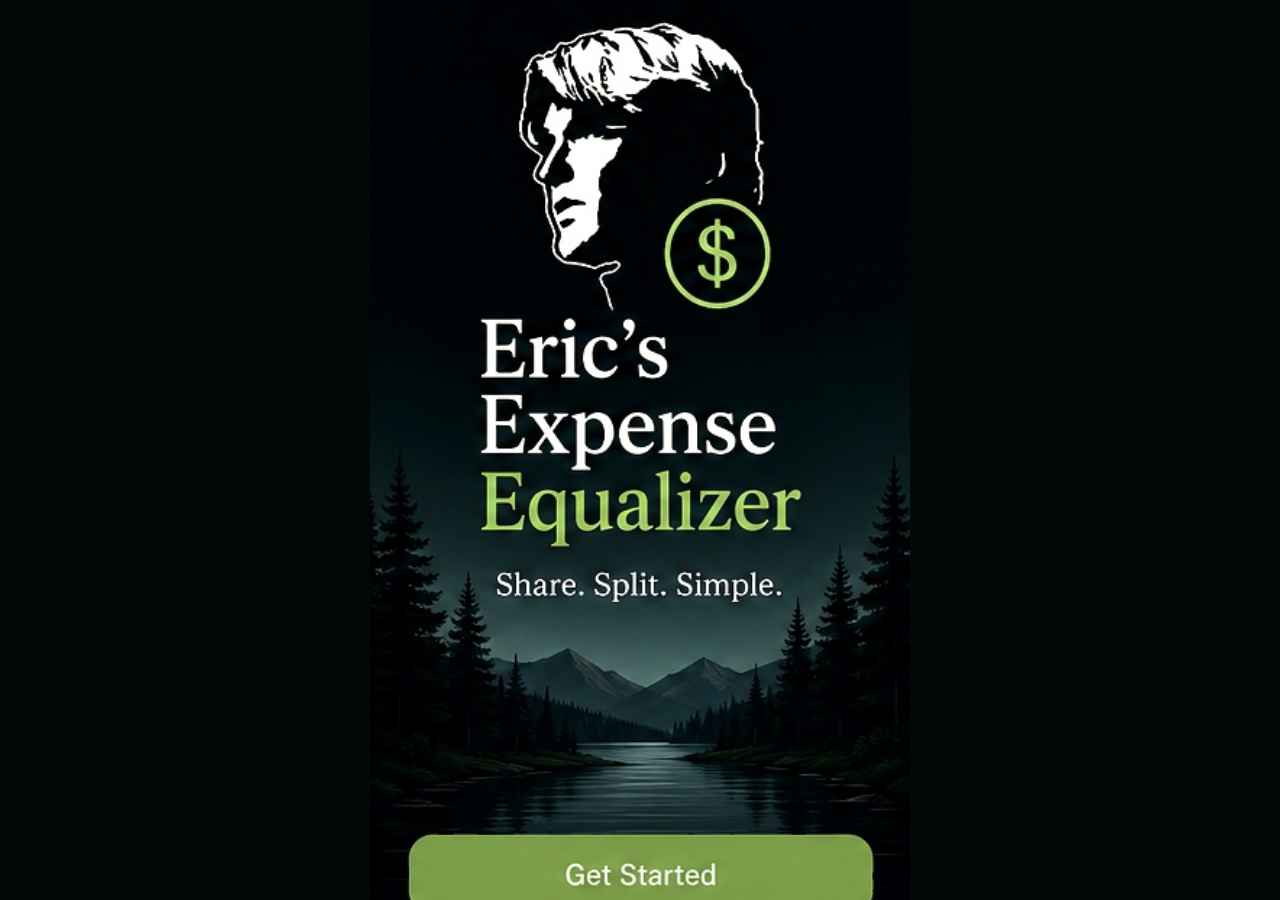
==== commit 5e1ea2f1: "Add files via upload" ====
--- a/index.html
+++ b/index.html
@@ -8,18 +8,19 @@
   <meta name="apple-mobile-web-app-status-bar-style" content="black-translucent" />
   <meta name="apple-mobile-web-app-title" content="Expense Equalizer" />
   <meta name="description" content="Eric's Expense Equalizer — Share. Split. Simple." />
-  <link rel="manifest" href="./manifest.webmanifest?v=14" />
-  <link rel="apple-touch-icon" href="./apple-touch-icon.png?v=14" />
-  <link rel="icon" href="./favicon.png?v=14" />
-  <link rel="stylesheet" href="./style.css?v=14" />
+  <link rel="manifest" href="./manifest.webmanifest?v=15" />
+  <link rel="apple-touch-icon" href="./apple-touch-icon.png?v=15" />
+  <link rel="icon" href="./favicon.png?v=15" />
+  <link rel="stylesheet" href="./style.css?v=15" />
   <title>Eric's Expense Equalizer</title>
 </head>
 <body>
   
+
 <section id="splash" class="splash splash-photo" aria-label="Eric's Expense Equalizer welcome screen">
   <picture class="splash-picture" aria-hidden="true">
-    <source srcset="./splash-art@2x.png?v=14 2x, ./splash-art.png?v=14 1x">
-    <img src="./splash-art.png?v=14" alt="" class="splash-photo-img">
+    <source srcset="./splash-art@2x.jpg?v=15 2x, ./splash-art.jpg?v=15 1x">
+    <img src="./splash-art.jpg?v=15" alt="" class="splash-photo-img">
   </picture>
   <button id="startApp" class="splash-hit-button" aria-label="Get Started">Get Started</button>
 </section>
@@ -27,7 +28,7 @@
   <div id="appShell" class="app-shell app-hidden">
     <header class="brand-header">
       <div class="brand-lockup">
-        <img src="./brand-icon.png?v=14" alt="Eric's Expense Equalizer icon" class="brand-icon" />
+        <img src="./brand-icon.jpg?v=15" alt="Eric's Expense Equalizer icon" class="brand-icon" />
         <div>
           <div class="eyebrow">ERIC'S</div>
           <h1>Expense <span>Equalizer</span></h1>
@@ -150,7 +151,7 @@
   </div>
 
   <div id="toast" class="toast" role="status" aria-live="polite"></div>
-  <script src="./app.js?v=14"></script>
+  <script src="./app.js?v=15"></script>
 </body>
 </html>
 
--- a/style.css
+++ b/style.css
@@ -301,3 +301,125 @@
     transform:translateX(-50%);
   }
 }
+
+
+/* ============================================================
+   v1.5 — exact user-supplied splash + clean icon
+   ============================================================ */
+
+.splash.splash-photo{
+  position:fixed !important;
+  inset:0 !important;
+  z-index:120 !important;
+  overflow:hidden !important;
+  background:#020806 !important;
+  display:block !important;
+}
+
+/* No gradient, fade, shade, or vector overlay on the splash. */
+.splash.splash-photo::before,
+.splash.splash-photo::after,
+.splash-shade,
+.splash-scenery{
+  display:none !important;
+  content:none !important;
+  background:none !important;
+  opacity:0 !important;
+}
+
+.splash-picture{
+  position:absolute !important;
+  inset:0 !important;
+  width:100% !important;
+  height:100% !important;
+  display:block !important;
+}
+
+.splash-photo-img{
+  position:absolute !important;
+  inset:0 !important;
+  width:100% !important;
+  height:100% !important;
+  display:block !important;
+  object-fit:cover !important;
+  object-position:center center !important;
+  background:#020806 !important;
+  filter:none !important;
+  opacity:1 !important;
+  mix-blend-mode:normal !important;
+}
+
+/* The visible button is already part of the supplied artwork.
+   This invisible button is the tap target only. */
+.splash-hit-button{
+  position:absolute !important;
+  z-index:4 !important;
+  left:7.25% !important;
+  right:7.25% !important;
+  bottom:max(6.15%, calc(env(safe-area-inset-bottom) + 14px)) !important;
+  height:8.25% !important;
+  min-height:54px !important;
+  border:0 !important;
+  border-radius:18px !important;
+  background:transparent !important;
+  color:transparent !important;
+  font-size:0 !important;
+  box-shadow:none !important;
+  cursor:pointer !important;
+  -webkit-tap-highlight-color:transparent !important;
+}
+
+.splash-hit-button:focus-visible{
+  outline:3px solid rgba(151,194,87,.95) !important;
+  outline-offset:4px !important;
+}
+
+/* Use the supplied black-corner-free icon in the upper-left app header.
+   Rounded corners are done by CSS, not baked into the image. */
+.brand-icon{
+  width:56px !important;
+  height:56px !important;
+  object-fit:cover !important;
+  object-position:center !important;
+  background:#020806 !important;
+  border-radius:14px !important;
+  border:1px solid rgba(122,160,78,.30) !important;
+  box-shadow:none !important;
+  overflow:hidden !important;
+}
+
+/* Preserve the darker forest-green UI direction. */
+:root{
+  --green:#6e9248 !important;
+  --green2:#91b95b !important;
+}
+
+/* Keep the uploaded composition centered on narrow/tall phone screens. */
+@media (max-width:650px){
+  .splash-photo-img{
+    object-fit:cover !important;
+    object-position:center center !important;
+  }
+}
+
+/* On desktop/tablet, preserve the portrait artwork proportions and center it. */
+@media (min-width:651px){
+  .splash.splash-photo{
+    background:#020806 !important;
+  }
+  .splash-picture{
+    left:50% !important;
+    transform:translateX(-50%) !important;
+    width:min(100vw, 540px) !important;
+    right:auto !important;
+  }
+  .splash-photo-img{
+    object-fit:cover !important;
+  }
+  .splash-hit-button{
+    left:50% !important;
+    right:auto !important;
+    width:min(465px,86vw) !important;
+    transform:translateX(-50%) !important;
+  }
+}
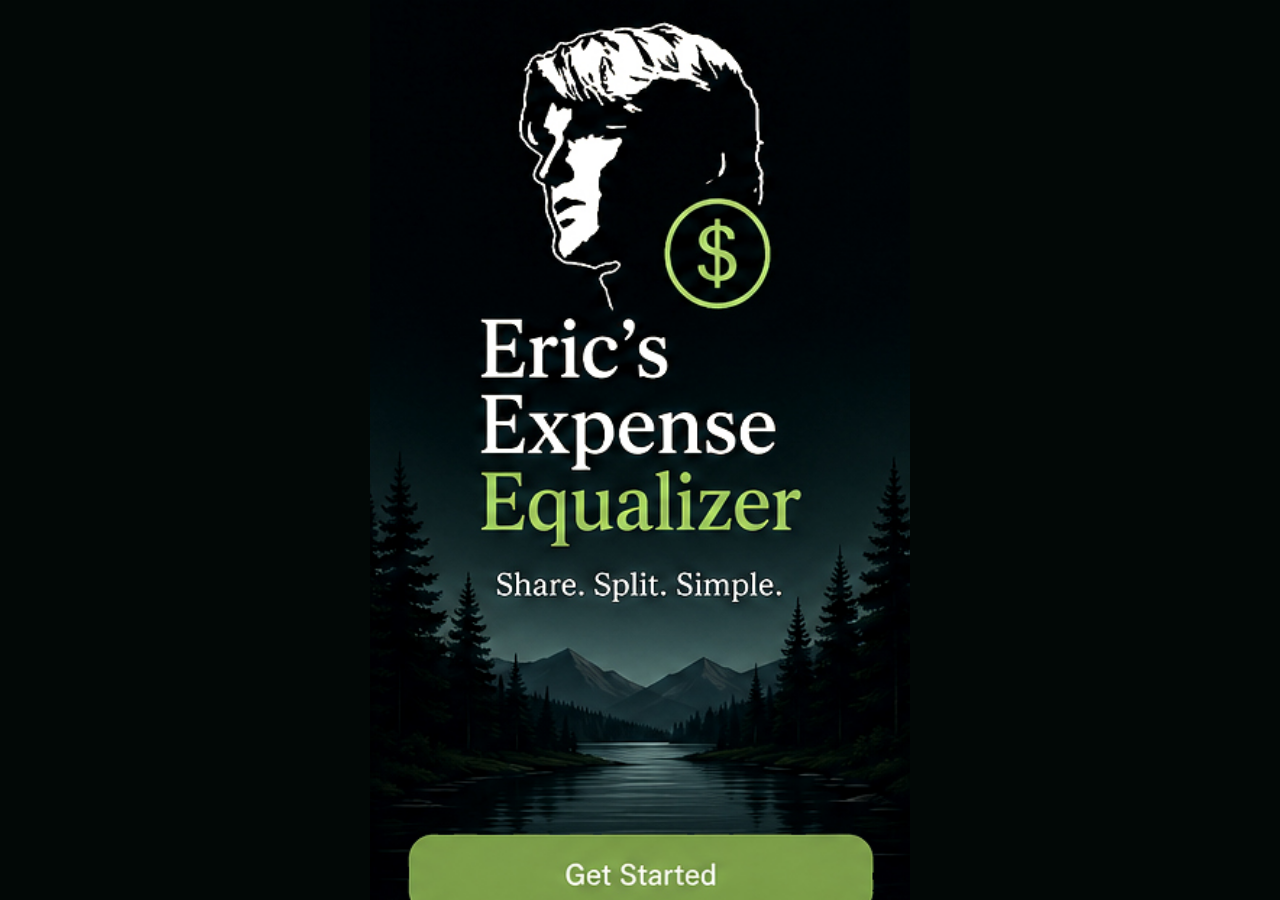
==== commit 24c1e5a5: "Add files via upload" ====
--- a/index.html
+++ b/index.html
@@ -8,27 +8,30 @@
   <meta name="apple-mobile-web-app-status-bar-style" content="black-translucent" />
   <meta name="apple-mobile-web-app-title" content="Expense Equalizer" />
   <meta name="description" content="Eric's Expense Equalizer — Share. Split. Simple." />
-  <link rel="manifest" href="./manifest.webmanifest?v=15" />
-  <link rel="apple-touch-icon" href="./apple-touch-icon.png?v=15" />
-  <link rel="icon" href="./favicon.png?v=15" />
-  <link rel="stylesheet" href="./style.css?v=15" />
+  <link rel="manifest" href="./manifest.webmanifest?v=16" />
+  <link rel="apple-touch-icon" href="./apple-touch-icon.png?v=16" />
+  <link rel="icon" href="./favicon.png?v=16" />
+  <link rel="stylesheet" href="./style.css?v=16" />
   <title>Eric's Expense Equalizer</title>
 </head>
 <body>
   
 
-<section id="splash" class="splash splash-photo" aria-label="Eric's Expense Equalizer welcome screen">
+
+<section id="splash" class="splash splash-photo" role="button" tabindex="0"
+         aria-label="Get Started with Eric's Expense Equalizer">
   <picture class="splash-picture" aria-hidden="true">
-    <source srcset="./splash-art@2x.jpg?v=15 2x, ./splash-art.jpg?v=15 1x">
-    <img src="./splash-art.jpg?v=15" alt="" class="splash-photo-img">
+    <source srcset="./splash-art-hidpi.png?v=16" media="(min-resolution: 1.5dppx)">
+    <img src="./splash-art-original.jpg?v=16" alt="" class="splash-photo-img" draggable="false">
   </picture>
-  <button id="startApp" class="splash-hit-button" aria-label="Get Started">Get Started</button>
+  <button id="startApp" class="splash-fullscreen-button" type="button"
+          aria-label="Get Started with Eric's Expense Equalizer">Get Started</button>
 </section>
 
   <div id="appShell" class="app-shell app-hidden">
     <header class="brand-header">
       <div class="brand-lockup">
-        <img src="./brand-icon.jpg?v=15" alt="Eric's Expense Equalizer icon" class="brand-icon" />
+        <img src="./brand-icon.jpg?v=16" alt="Eric's Expense Equalizer icon" class="brand-icon" />
         <div>
           <div class="eyebrow">ERIC'S</div>
           <h1>Expense <span>Equalizer</span></h1>
@@ -151,7 +154,7 @@
   </div>
 
   <div id="toast" class="toast" role="status" aria-live="polite"></div>
-  <script src="./app.js?v=15"></script>
+  <script src="./app.js?v=16"></script>
 </body>
 </html>
 
--- a/style.css
+++ b/style.css
@@ -423,3 +423,70 @@
     transform:translateX(-50%) !important;
   }
 }
+
+
+/* ============================================================
+   v1.6 — whole-screen start interaction + sharper splash
+   ============================================================ */
+
+.splash.splash-photo{
+  cursor:pointer !important;
+  touch-action:manipulation !important;
+  -webkit-user-select:none !important;
+  user-select:none !important;
+}
+
+.splash-picture,
+.splash-photo-img{
+  pointer-events:none !important;
+}
+
+.splash-photo-img{
+  filter:none !important;
+  opacity:1 !important;
+  image-rendering:auto !important;
+  backface-visibility:hidden !important;
+  transform:translateZ(0) !important;
+}
+
+/* Make the actual button cover the entire screen.
+   It is transparent because the supplied artwork already contains the visible button. */
+.splash-fullscreen-button{
+  position:absolute !important;
+  inset:0 !important;
+  z-index:10 !important;
+  width:100% !important;
+  height:100% !important;
+  margin:0 !important;
+  padding:0 !important;
+  border:0 !important;
+  border-radius:0 !important;
+  background:transparent !important;
+  color:transparent !important;
+  font-size:0 !important;
+  box-shadow:none !important;
+  cursor:pointer !important;
+  touch-action:manipulation !important;
+  -webkit-tap-highlight-color:transparent !important;
+}
+
+.splash-fullscreen-button:focus-visible{
+  outline:3px solid rgba(151,194,87,.95) !important;
+  outline-offset:-7px !important;
+}
+
+/* Disable the older localized hit target if any cached class styles remain. */
+.splash-hit-button{
+  display:none !important;
+}
+
+/* Keep exact supplied composition with no darkening or added overlay. */
+.splash.splash-photo::before,
+.splash.splash-photo::after,
+.splash-shade,
+.splash-scenery{
+  display:none !important;
+  content:none !important;
+  opacity:0 !important;
+  background:none !important;
+}
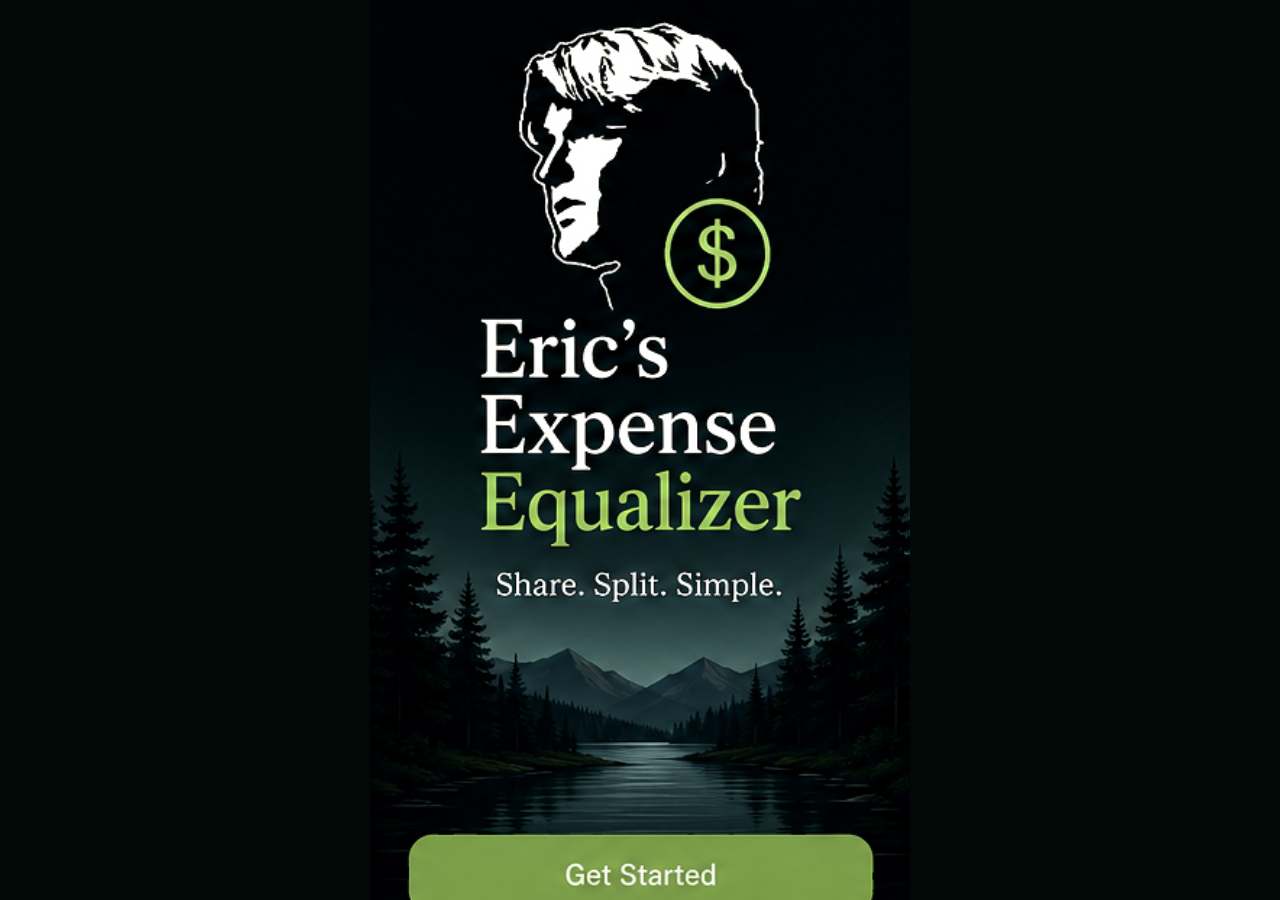
==== commit 98e00b3e: "Add files via upload" ====
--- a/index.html
+++ b/index.html
@@ -1,160 +1,43 @@
 <!doctype html>
 <html lang="en">
 <head>
-  <meta charset="utf-8" />
-  <meta name="viewport" content="width=device-width,initial-scale=1,viewport-fit=cover" />
-  <meta name="theme-color" content="#06100c" />
-  <meta name="apple-mobile-web-app-capable" content="yes" />
-  <meta name="apple-mobile-web-app-status-bar-style" content="black-translucent" />
-  <meta name="apple-mobile-web-app-title" content="Expense Equalizer" />
-  <meta name="description" content="Eric's Expense Equalizer — Share. Split. Simple." />
-  <link rel="manifest" href="./manifest.webmanifest?v=16" />
-  <link rel="apple-touch-icon" href="./apple-touch-icon.png?v=16" />
-  <link rel="icon" href="./favicon.png?v=16" />
-  <link rel="stylesheet" href="./style.css?v=16" />
+  <meta charset="utf-8">
+  <meta name="viewport" content="width=device-width,initial-scale=1,viewport-fit=cover">
+  <meta name="theme-color" content="#020806">
+  <meta name="apple-mobile-web-app-capable" content="yes">
+  <meta name="apple-mobile-web-app-status-bar-style" content="black-translucent">
+  <meta name="apple-mobile-web-app-title" content="Expense Equalizer">
+  <meta name="description" content="Eric's Expense Equalizer — Share. Split. Simple.">
+  <link rel="manifest" href="./manifest.webmanifest?v=19">
+  <link rel="apple-touch-icon" href="./apple-touch-icon.png?v=19">
+  <link rel="icon" href="./favicon.png?v=19">
   <title>Eric's Expense Equalizer</title>
+  <style>
+    html,body{margin:0;width:100%;height:100%;background:#020806;overflow:hidden}
+    *{box-sizing:border-box}
+    .start-link{
+      position:fixed;inset:0;display:block;background:#020806;
+      text-decoration:none;-webkit-tap-highlight-color:transparent;touch-action:manipulation;
+    }
+    .start-picture{position:absolute;inset:0;display:block;width:100%;height:100%}
+    .start-image{
+      position:absolute;inset:0;width:100%;height:100%;display:block;
+      object-fit:cover;object-position:center center;background:#020806;
+      user-select:none;-webkit-user-drag:none;
+    }
+    @media (min-width:651px){
+      .start-link{background:#020806}
+      .start-picture{left:50%;transform:translateX(-50%);width:min(100vw,540px);right:auto}
+    }
+  </style>
 </head>
 <body>
-  
-
-
-<section id="splash" class="splash splash-photo" role="button" tabindex="0"
-         aria-label="Get Started with Eric's Expense Equalizer">
-  <picture class="splash-picture" aria-hidden="true">
-    <source srcset="./splash-art-hidpi.png?v=16" media="(min-resolution: 1.5dppx)">
-    <img src="./splash-art-original.jpg?v=16" alt="" class="splash-photo-img" draggable="false">
-  </picture>
-  <button id="startApp" class="splash-fullscreen-button" type="button"
-          aria-label="Get Started with Eric's Expense Equalizer">Get Started</button>
-</section>
-
-  <div id="appShell" class="app-shell app-hidden">
-    <header class="brand-header">
-      <div class="brand-lockup">
-        <img src="./brand-icon.jpg?v=16" alt="Eric's Expense Equalizer icon" class="brand-icon" />
-        <div>
-          <div class="eyebrow">ERIC'S</div>
-          <h1>Expense <span>Equalizer</span></h1>
-          <p>Share. Split. Simple.</p>
-        </div>
-      </div>
-      <button id="tripMenuBtn" class="icon-btn" aria-label="Trips and settings" title="Trips and settings">•••</button>
-    </header>
-
-    <section id="tripBar" class="trip-bar">
-      <div>
-        <div class="trip-label">CURRENT TRIP</div>
-        <button id="tripNameBtn" class="trip-name-btn"><span id="tripName">My Trip</span> <span aria-hidden="true">⌄</span></button>
-      </div>
-      <div class="trip-total"><span id="tripTotal">$0.00</span><small>total</small></div>
-    </section>
-
-    <main>
-      <section id="people" class="view active" aria-labelledby="peopleTab">
-        <div class="section-head">
-          <div><div class="eyebrow">PEOPLE & GROUPS</div><h2>Who's sharing?</h2></div>
-          <button id="addPersonTop" class="round-add" aria-label="Add person or group">+</button>
-        </div>
-        <p class="section-copy">A name can represent one person, a couple, a family, or any group. The people count is used when you split “by people.”</p>
-        <div id="peopleList" class="stack"></div>
-        <button id="addPerson" class="primary-btn full">+ Add person or group</button>
-      </section>
-
-      <section id="expenses" class="view" aria-labelledby="expensesTab">
-        <div class="section-head">
-          <div><div class="eyebrow">EXPENSES</div><h2>What did everyone spend?</h2></div>
-          <button id="openExpenseBtn" class="round-add" aria-label="Add expense">+</button>
-        </div>
-        <div class="metric-row">
-          <div class="metric-card"><small>Total expenses</small><strong id="expenseTotal">$0.00</strong></div>
-          <div class="metric-card"><small>Entries</small><strong id="expenseCount">0</strong></div>
-        </div>
-        <div id="expenseList" class="stack"></div>
-        <button id="addExpenseBottom" class="primary-btn full">+ Add expense</button>
-      </section>
-
-      <section id="settle" class="view" aria-labelledby="settleTab">
-        <div class="section-head">
-          <div><div class="eyebrow">SETTLE UP</div><h2>Make everyone even.</h2></div>
-        </div>
-        <div class="hero-card">
-          <small>Total shared</small>
-          <strong id="settleTotal">$0.00</strong>
-          <span id="settleCount">0 payments to settle</span>
-        </div>
-        <div class="subhead">WHO PAYS WHOM?</div>
-        <div id="transfers" class="stack"></div>
-        <button id="shareResults" class="primary-btn full">Share results</button>
-        <div class="subhead top-gap">BALANCE DETAILS</div>
-        <div id="balances" class="stack"></div>
-      </section>
-
-      <section id="more" class="view" aria-labelledby="moreTab">
-        <div class="section-head"><div><div class="eyebrow">MORE</div><h2>Trips & app</h2></div></div>
-        <div class="panel">
-          <div class="panel-title">Saved trips</div>
-          <div id="tripList" class="stack compact"></div>
-          <button id="newTrip" class="primary-btn full">+ New trip</button>
-          <button id="renameTrip" class="secondary-btn full">Rename current trip</button>
-          <button id="deleteTrip" class="danger-btn full">Delete current trip</button>
-        </div>
-        <div class="panel">
-          <div class="panel-title">This app</div>
-          <p class="section-copy">Everything is saved on this device. Nothing is uploaded anywhere unless you explicitly share the settlement text.</p>
-          <button id="installBtn" class="secondary-btn full hidden">Install on this device</button>
-          <button id="showSplash" class="secondary-btn full">Show welcome screen</button>
-        </div>
-        <div class="about">Eric's Expense Equalizer<br><span>Share. Split. Simple.</span></div>
-      </section>
-    </main>
-
-    <nav class="bottom-nav" aria-label="Primary">
-      <button id="peopleTab" class="nav-btn active" data-tab="people"><span class="nav-icon single-head" aria-hidden="true"></span><span>People</span></button>
-      <button id="expensesTab" class="nav-btn" data-tab="expenses"><span class="nav-icon">▤</span><span>Expenses</span></button>
-      <button id="settleTab" class="nav-btn" data-tab="settle"><span class="nav-icon">⇄</span><span>Settle Up</span></button>
-      <button id="moreTab" class="nav-btn" data-tab="more"><span class="nav-icon">•••</span><span>More</span></button>
-    </nav>
-  </div>
-
-  <div id="expenseModal" class="modal hidden" role="dialog" aria-modal="true" aria-labelledby="expenseModalTitle">
-    <div class="modal-card">
-      <div class="modal-head"><button id="cancelExpense" class="text-btn">Cancel</button><h2 id="expenseModalTitle">New Expense</h2><button id="saveExpense" class="text-btn accent">Save</button></div>
-      <div class="field"><label for="desc">What was it for?</label><input id="desc" placeholder="Dinner, groceries, boat fuel…" autocomplete="off" /></div>
-      <div class="field"><label for="amount">Amount</label><input id="amount" inputmode="decimal" type="number" min="0" step="0.01" placeholder="0.00" /></div>
-      <div class="field"><label for="payer">Paid by</label><select id="payer"></select></div>
-      <div class="field"><label>Who shared this?</label><div id="participantChips" class="participant-list"></div></div>
-      <div class="field"><label>How should this be split?</label>
-        <div class="split-grid">
-          <button class="mode on" data-mode="weighted"><strong>By people</strong><small>Uses group size</small></button>
-          <button class="mode" data-mode="equal"><strong>Equal groups</strong><small>Each group equal</small></button>
-          <button class="mode wide" data-mode="custom"><strong>Custom</strong><small>Set weights or percentages</small></button>
-        </div>
-      </div>
-      <div id="customWrap" class="hidden"><div class="helper">Custom values are treated as relative weights, so they do not need to total 100.</div><div id="customFields"></div></div>
-      <button id="deleteExpense" class="danger-btn full hidden">Delete expense</button>
-    </div>
-  </div>
-
-  <div id="personModal" class="modal hidden" role="dialog" aria-modal="true" aria-labelledby="personModalTitle">
-    <div class="modal-card small-modal">
-      <div class="modal-head"><button id="cancelPerson" class="text-btn">Cancel</button><h2 id="personModalTitle">Person or Group</h2><button id="savePerson" class="text-btn accent">Save</button></div>
-      <div class="field"><label for="personName">Name or group</label><input id="personName" placeholder="Maggie & Dave" autocomplete="off" /></div>
-      <div class="field"><label for="personWeight">People represented</label><input id="personWeight" type="number" min="0.01" step="0.25" value="1" /></div>
-      <div class="helper">Examples: one person = 1, a couple = 2, two adults and one half-share child = 2.5.</div>
-      <button id="deletePerson" class="danger-btn full hidden">Remove person or group</button>
-    </div>
-  </div>
-
-  <div id="tripModal" class="modal hidden" role="dialog" aria-modal="true" aria-labelledby="tripModalTitle">
-    <div class="modal-card small-modal">
-      <div class="modal-head"><button id="cancelTrip" class="text-btn">Cancel</button><h2 id="tripModalTitle">New Trip</h2><button id="saveTrip" class="text-btn accent">Save</button></div>
-      <div class="field"><label for="newTripName">Trip name</label><input id="newTripName" placeholder="Lake Cabin 2026" autocomplete="off" /></div>
-      <label class="toggle-row"><input id="copyPeople" type="checkbox" /><span>Copy people from current trip</span></label>
-    </div>
-  </div>
-
-  <div id="toast" class="toast" role="status" aria-live="polite"></div>
-  <script src="./app.js?v=16"></script>
+  <a class="start-link" href="./app.html?v=19" aria-label="Get Started with Eric's Expense Equalizer">
+    <picture class="start-picture">
+      <source srcset="./splash-art-hidpi.png?v=19" media="(min-resolution:1.5dppx)">
+      <img class="start-image" src="./splash-art-original.jpg?v=19"
+           alt="Eric's Expense Equalizer. Share. Split. Simple. Get Started." draggable="false">
+    </picture>
+  </a>
 </body>
 </html>
-
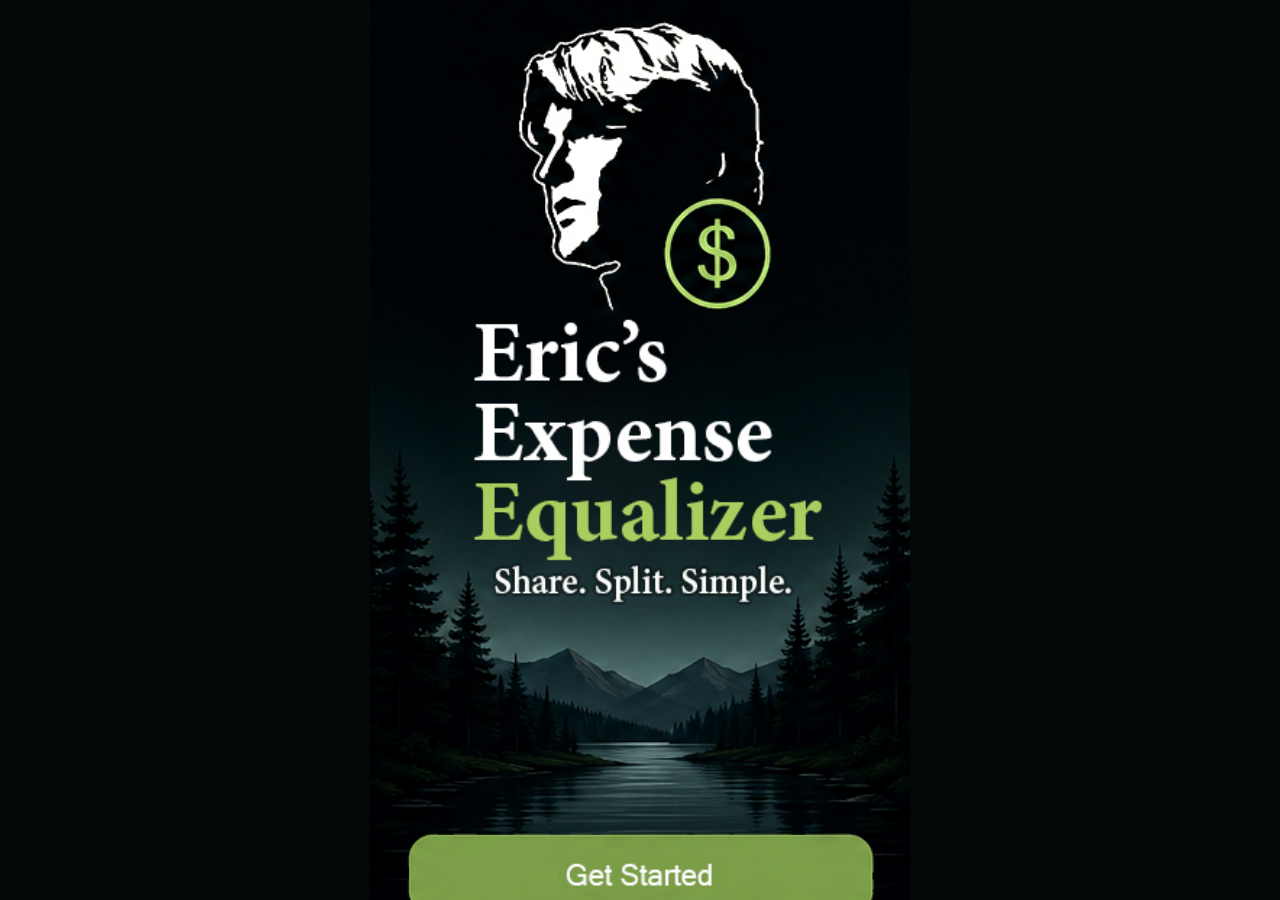
==== commit fb171923: "Add files via upload" ====
--- a/index.html
+++ b/index.html
@@ -8,9 +8,9 @@
   <meta name="apple-mobile-web-app-status-bar-style" content="black-translucent">
   <meta name="apple-mobile-web-app-title" content="Expense Equalizer">
   <meta name="description" content="Eric's Expense Equalizer — Share. Split. Simple.">
-  <link rel="manifest" href="./manifest.webmanifest?v=19">
-  <link rel="apple-touch-icon" href="./apple-touch-icon.png?v=19">
-  <link rel="icon" href="./favicon.png?v=19">
+  <link rel="manifest" href="./manifest.webmanifest?v=22">
+  <link rel="apple-touch-icon" href="./apple-touch-icon.png?v=22">
+  <link rel="icon" href="./favicon.png?v=22">
   <title>Eric's Expense Equalizer</title>
   <style>
     html,body{margin:0;width:100%;height:100%;background:#020806;overflow:hidden}
@@ -32,10 +32,10 @@
   </style>
 </head>
 <body>
-  <a class="start-link" href="./app.html?v=19" aria-label="Get Started with Eric's Expense Equalizer">
+  <a class="start-link" href="./app.html?v=22" aria-label="Get Started with Eric's Expense Equalizer">
     <picture class="start-picture">
-      <source srcset="./splash-art-hidpi.png?v=19" media="(min-resolution:1.5dppx)">
-      <img class="start-image" src="./splash-art-original.jpg?v=19"
+      <source srcset="./splash-art-hidpi.png?v=22" media="(min-resolution:1.5dppx)">
+      <img class="start-image" src="./splash-art-original.jpg?v=22"
            alt="Eric's Expense Equalizer. Share. Split. Simple. Get Started." draggable="false">
     </picture>
   </a>
